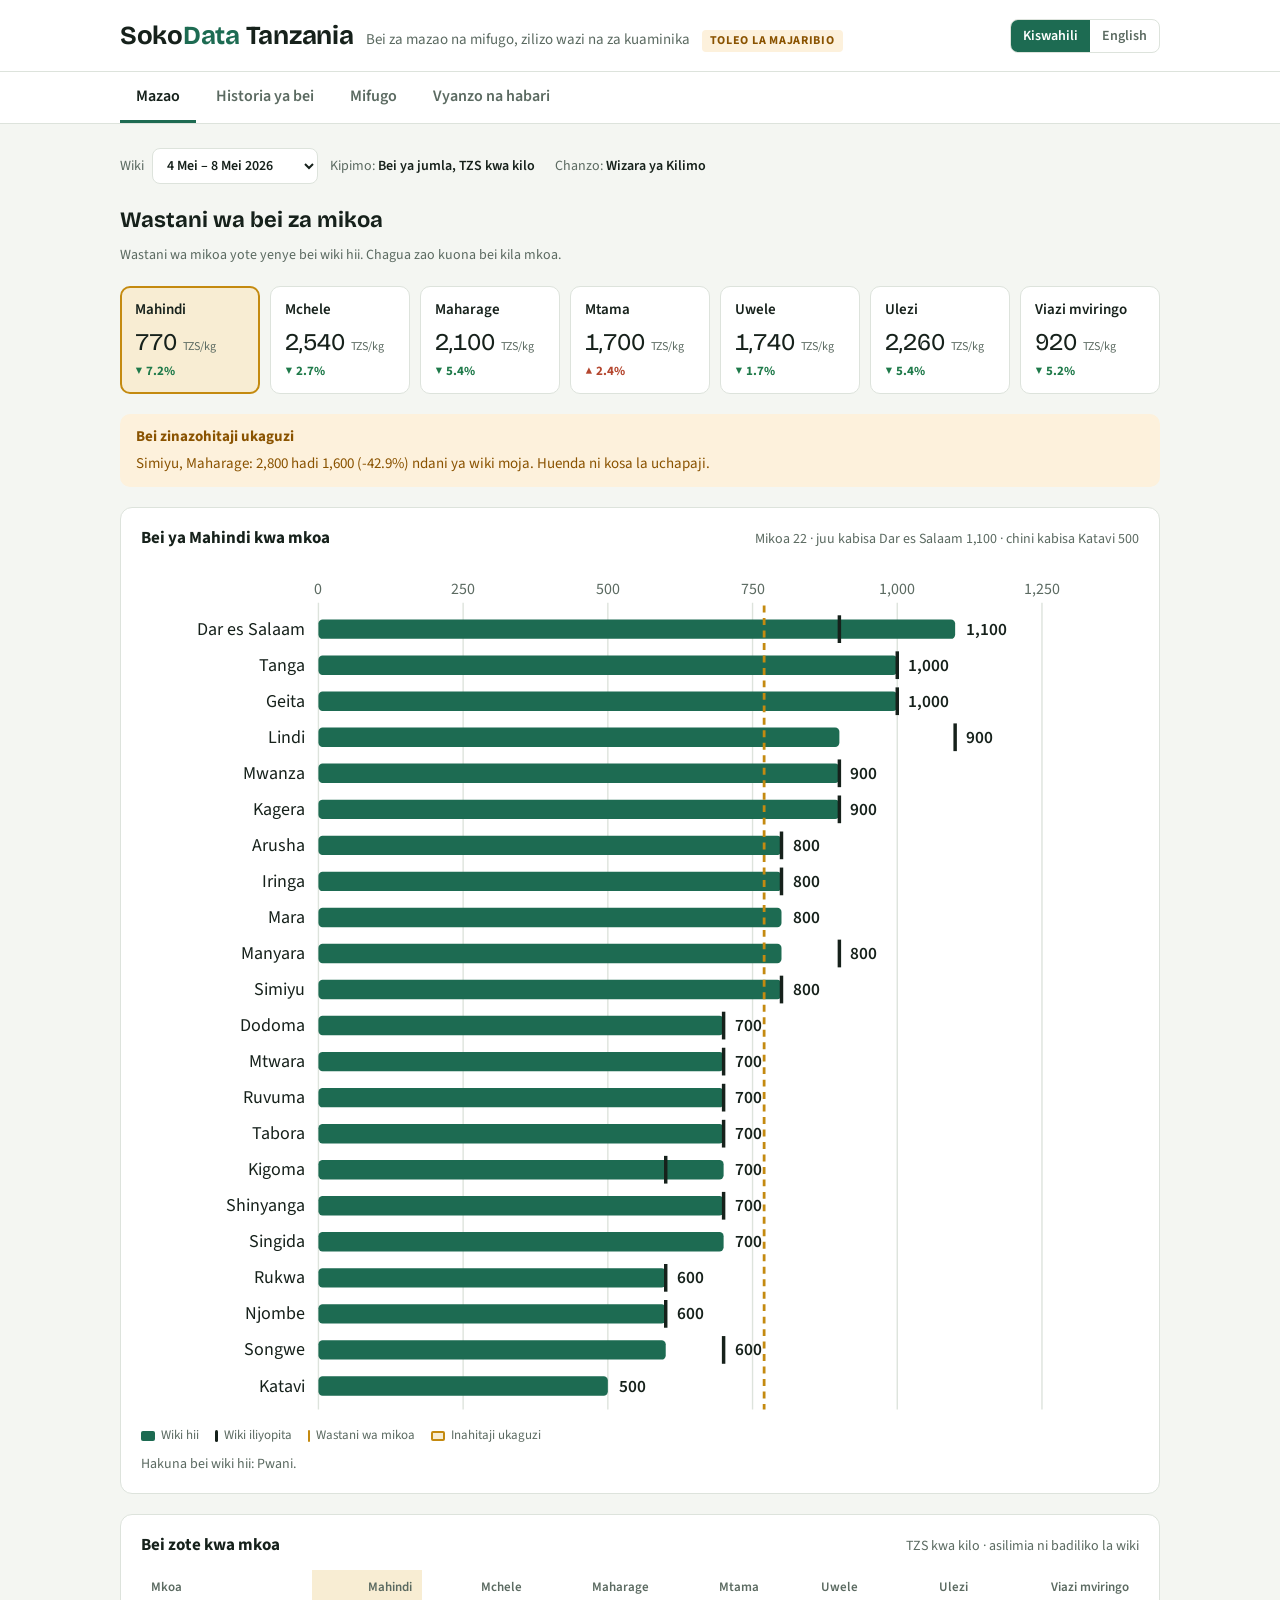
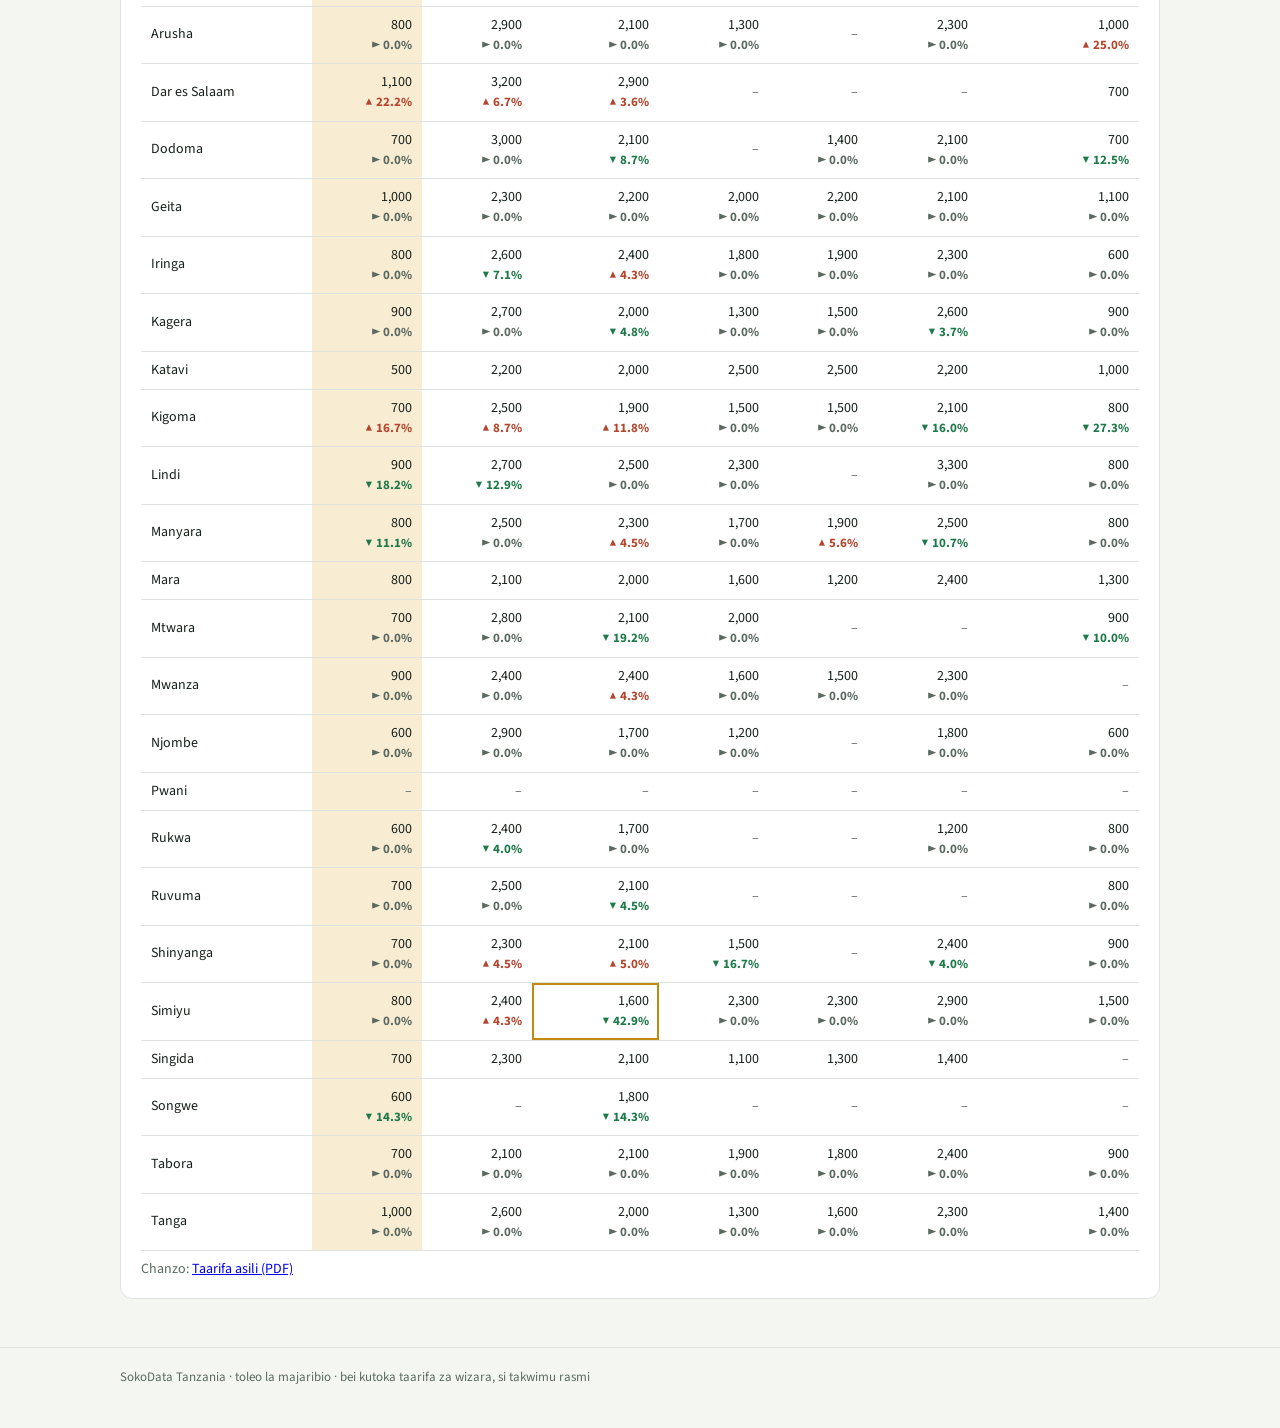
==== website/index.html @ d5ed239b "Add files via upload" ====
<!DOCTYPE html>
<html lang="sw">
<head>
<meta charset="utf-8">
<meta name="viewport" content="width=device-width, initial-scale=1">
<title>SokoData Tanzania</title>
<meta name="description" content="Bei za mazao na mifugo Tanzania: wazi, za kuaminika, kila wiki. Tanzanian crop and livestock prices, open and sourced.">
<link rel="preconnect" href="https://fonts.googleapis.com">
<link rel="preconnect" href="https://fonts.gstatic.com" crossorigin>
<link href="https://fonts.googleapis.com/css2?family=Bricolage+Grotesque:opsz,wght@12..96,600;12..96,700&family=Source+Sans+3:wght@400;600;700&display=swap" rel="stylesheet">
<link rel="stylesheet" href="assets/style.css">
</head>
<body>
<header class="top">
  <div class="wrap">
    <div class="brand">
      <h1>Soko<span>Data</span> Tanzania</h1>
      <p data-i18n="tagline">Bei za mazao na mifugo, zilizo wazi na za kuaminika</p>
      <span class="proto" data-i18n="proto">Toleo la majaribio</span>
    </div>
    <div class="lang" role="group" aria-label="Language">
      <button id="lang-sw" type="button" aria-pressed="true">Kiswahili</button>
      <button id="lang-en" type="button" aria-pressed="false">English</button>
    </div>
  </div>
</header>
<nav class="tabs" aria-label="Sections">
  <div class="wrap">
    <a href="#mazao" data-view="mazao" data-i18n="tabCrops">Mazao</a>
    <a href="#historia" data-view="historia" data-i18n="tabHistory">Historia ya bei</a>
    <a href="#mifugo" data-view="mifugo" data-i18n="tabLive">Mifugo</a>
    <a href="#vyanzo" data-view="vyanzo" data-i18n="tabSources">Vyanzo na habari</a>
  </div>
</nav>
<main class="wrap">
  <section class="view" id="view-mazao">
    <div class="controls">
      <label><span data-i18n="week">Wiki</span> <select id="weekSel"></select></label>
      <span class="meta"><span><span data-i18n="unit">Kipimo</span>: <b data-i18n="unitCrop">Bei ya jumla, TZS kwa kilo</b></span><span><span data-i18n="source">Chanzo</span>: <b>Wizara ya Kilimo</b></span></span>
    </div>
    <div>
      <h2 data-i18n="natTitle">Wastani wa bei za mikoa</h2>
      <p class="missing" data-i18n="natHint">Wastani wa mikoa yote yenye bei wiki hii. Chagua zao kuona bei kila mkoa.</p>
    </div>
    <div class="tiles" id="tiles"></div>
    <div class="alert" id="review" role="note"></div>
    <div class="card">
      <div class="card-head"><h3 id="chartTitle"></h3><p id="chartSub"></p></div>
      <div class="chart" id="cropChart"></div>
      <div class="legend">
        <span><i style="background:var(--accent)"></i><span data-i18n="lgThis">Wiki hii</span></span>
        <span><i style="background:var(--ink);width:3px;height:12px"></i><span data-i18n="lgPrev">Wiki iliyopita</span></span>
        <span><i style="background:var(--gold);width:2px;height:12px"></i><span data-i18n="lgNat">Wastani wa mikoa</span></span>
        <span><i style="background:var(--gold-soft);border:2px solid var(--gold)"></i><span data-i18n="lgFlag">Inahitaji ukaguzi</span></span>
      </div>
      <p class="missing" id="missing"></p>
    </div>
    <div class="card">
      <div class="card-head"><h3 data-i18n="tableTitle">Bei zote kwa mkoa</h3><p data-i18n="tableSub">TZS kwa kilo · asilimia ni badiliko la wiki</p></div>
      <div class="tablewrap"><table id="cropTable"></table></div>
      <p class="missing" id="cropSource"></p>
    </div>
  </section>

  <section class="view" id="view-historia">
    <h2 data-i18n="histTitle">Mwenendo wa bei kwa muda</h2>
    <div class="controls">
      <label><span data-i18n="crop">Zao</span> <select id="histCrop"></select></label>
      <label><span data-i18n="region">Mkoa</span> <select id="histRegion"></select></label>
    </div>
    <div class="card">
      <div class="card-head"><h3 id="histChartTitle"></h3><p id="histSub"></p></div>
      <div class="chart" id="histChart"></div>
    </div>
  </section>

  <section class="view" id="view-mifugo">
    <div class="controls">
      <label><span data-i18n="week">Wiki</span> <select id="liveWeekSel"></select></label>
      <span class="meta"><span><span data-i18n="unit">Kipimo</span>: <b data-i18n="unitLive">TZS kwa mnyama mmoja (bei ya chini na ya juu)</b></span><span><span data-i18n="source">Chanzo</span>: <b>Wizara ya Mifugo na Uvuvi</b></span></span>
    </div>
    <h2 data-i18n="liveTitle">Bei za mifugo kwenye minada ya upili na mipakani</h2>
    <div class="chips" id="animalChips" role="group" aria-label="Animal"></div>
    <div class="card">
      <div class="card-head"><h3 id="liveChartTitle"></h3><p data-i18n="liveSub">Kila mstari ni bei ya chini hadi ya juu; uzito uko kulia</p></div>
      <div class="chart" id="liveChart"></div>
    </div>
    <div class="alert" role="note"><strong data-i18n="liveNoteH">Kumbuka</strong><span data-i18n="liveNote"></span></div>
  </section>

  <section class="view" id="view-vyanzo">
    <div class="card prose">
      <h2 data-i18n="aboutTitle">Kuhusu data hii</h2>
      <div data-i18n-html="aboutBody"></div>
      <div id="coverage"></div>
    </div>
    <div class="card">
      <div class="card-head"><h3 data-i18n="newsTitle">Bei zilizoripotiwa kwenye magazeti</h3><p data-i18n="newsSub">Chanzo cha pili: kila takwimu ina kiungo chake</p></div>
      <div class="tablewrap" id="newsBox"></div>
    </div>
  </section>
</main>
<footer><div class="wrap" data-i18n="foot"></div></footer>
<script src="assets/app.js"></script>
</body>
</html>
---- website/assets/style.css ----
/* Layout: a market board. Header, tabs, then summary tiles before detail; one accent (deep field green), maize gold for the selected crop, semantic colours for change. */
:root {
  --bg: #f4f6f2;
  --surface: #ffffff;
  --ink: #16211b;
  --muted: #5b6a61;
  --line: #dde3dc;
  --accent: #1d6b52;
  --accent-soft: #e3efe9;
  --gold: #c48a10;
  --gold-soft: #f8edd3;
  --up: #b4462e;
  --down: #1f7a4a;
  --warn-bg: #fdf1dc;
  --warn-ink: #8a5300;
  --font-display: "Bricolage Grotesque", "Segoe UI", system-ui, sans-serif;
  --font-body: "Source Sans 3", "Segoe UI", system-ui, sans-serif;
  color-scheme: light;
}
@media (prefers-color-scheme: dark) {
  :root:not([data-theme="light"]) {
    --bg: #111814; --surface: #18221c; --ink: #e7eee9; --muted: #9caba2;
    --line: #2a3830; --accent: #5cc29b; --accent-soft: #1d3329; --gold: #e2ad3f; --gold-soft: #3a3018;
    --up: #f08a70; --down: #6fd39a; --warn-bg: #3a2c12; --warn-ink: #f2c06a; color-scheme: dark;
  }
}
:root[data-theme="dark"] {
  --bg: #111814; --surface: #18221c; --ink: #e7eee9; --muted: #9caba2;
  --line: #2a3830; --accent: #5cc29b; --accent-soft: #1d3329; --gold: #e2ad3f; --gold-soft: #3a3018;
  --up: #f08a70; --down: #6fd39a; --warn-bg: #3a2c12; --warn-ink: #f2c06a; color-scheme: dark;
}
* { box-sizing: border-box; }
html, body { margin: 0; }
body { background: var(--bg); color: var(--ink); font-family: var(--font-body); font-size: 16px; line-height: 1.5; }
.wrap { max-width: 1080px; margin: 0 auto; padding: 0 20px; }
header.top { background: var(--surface); border-bottom: 1px solid var(--line); }
.top .wrap { display: flex; align-items: center; justify-content: space-between; gap: 16px; padding-top: 16px; padding-bottom: 16px; flex-wrap: wrap; }
.brand { display: flex; align-items: baseline; gap: 12px; flex-wrap: wrap; }
.brand h1 { font-family: var(--font-display); font-size: 26px; margin: 0; letter-spacing: -0.01em; }
.brand h1 span { color: var(--accent); }
.brand p { margin: 0; color: var(--muted); font-size: 15px; }
.proto { font-size: 12px; font-weight: 700; text-transform: uppercase; letter-spacing: .06em; color: var(--warn-ink); background: var(--warn-bg); padding: 2px 8px; border-radius: 4px; }
.lang { display: flex; border: 1px solid var(--line); border-radius: 8px; overflow: hidden; }
.lang button { border: 0; background: transparent; color: var(--muted); padding: 6px 12px; font: 600 14px var(--font-body); cursor: pointer; }
.lang button[aria-pressed="true"] { background: var(--accent); color: #fff; }
nav.tabs { border-bottom: 1px solid var(--line); background: var(--surface); }
nav.tabs .wrap { display: flex; gap: 4px; overflow-x: auto; }
nav.tabs a { padding: 12px 16px; color: var(--muted); text-decoration: none; font-weight: 600; border-bottom: 3px solid transparent; white-space: nowrap; }
nav.tabs a[aria-current="page"] { color: var(--ink); border-bottom-color: var(--accent); }
button:focus-visible, a:focus-visible, select:focus-visible { outline: 3px solid var(--gold); outline-offset: 2px; }
main.wrap { padding-top: 24px; padding-bottom: 48px; }
section.view { display: none; }
section.view.on { display: grid; gap: 20px; }
.meta { display: flex; flex-wrap: wrap; gap: 8px 20px; color: var(--muted); font-size: 14px; }
.meta b { color: var(--ink); font-weight: 600; }
h2 { font-family: var(--font-display); font-size: 22px; margin: 0; text-wrap: balance; }
h3 { font-size: 17px; margin: 0 0 4px; }
.tiles { display: grid; grid-template-columns: repeat(auto-fill, minmax(132px, 1fr)); gap: 10px; }
.tile { background: var(--surface); border: 1px solid var(--line); border-radius: 10px; padding: 12px 14px; text-align: left; cursor: pointer; font: inherit; color: inherit; display: grid; gap: 2px; }
.tile:hover { border-color: var(--accent); }
.tile[aria-pressed="true"] { border: 2px solid var(--gold); background: var(--gold-soft); padding: 11px 13px; }
.tile .name { font-weight: 600; font-size: 15px; }
.tile .price { font-family: var(--font-display); font-size: 24px; font-variant-numeric: tabular-nums; }
.tile .price small { font-family: var(--font-body); font-size: 12px; color: var(--muted); font-weight: 400; }
.chg { font-size: 13px; font-weight: 700; font-variant-numeric: tabular-nums; }
.chg.up { color: var(--up); } .chg.down { color: var(--down); } .chg.flat { color: var(--muted); }
.card { background: var(--surface); border: 1px solid var(--line); border-radius: 12px; padding: 18px 20px; }
.card-head { display: flex; justify-content: space-between; gap: 12px; align-items: baseline; flex-wrap: wrap; margin-bottom: 8px; }
.card-head p { margin: 0; color: var(--muted); font-size: 14px; }
.chart { width: 100%; overflow-x: auto; }
.chart svg { display: block; width: 100%; min-width: 520px; height: auto; font-family: var(--font-body); }
.legend { display: flex; gap: 16px; flex-wrap: wrap; font-size: 13px; color: var(--muted); margin-top: 6px; }
.legend i { display: inline-block; width: 14px; height: 10px; border-radius: 2px; margin-right: 6px; vertical-align: middle; }
.alert { background: var(--warn-bg); color: var(--warn-ink); border-radius: 10px; padding: 12px 16px; font-size: 15px; display: grid; gap: 4px; }
.alert strong { font-weight: 700; }
.missing { font-size: 14px; color: var(--muted); margin: 8px 0 0; }
.tablewrap { overflow-x: auto; }
table { border-collapse: collapse; width: 100%; font-size: 14px; font-variant-numeric: tabular-nums; }
th, td { padding: 8px 10px; border-bottom: 1px solid var(--line); text-align: right; white-space: nowrap; }
th:first-child, td:first-child { text-align: left; position: sticky; left: 0; background: var(--surface); }
thead th { color: var(--muted); font-weight: 600; font-size: 13px; }
th.sel, td.sel { background: var(--gold-soft); }
td small { display: block; font-size: 11.5px; font-weight: 700; }
td.na { color: var(--muted); }
td.flag { box-shadow: inset 0 0 0 2px var(--gold); }
.chips { display: flex; gap: 8px; flex-wrap: wrap; }
.chips button { border: 1px solid var(--line); background: var(--surface); color: var(--ink); border-radius: 999px; padding: 6px 14px; font: 600 14px var(--font-body); cursor: pointer; }
.chips button[aria-pressed="true"] { background: var(--accent); border-color: var(--accent); color: #fff; }
.prose { max-width: 68ch; display: grid; gap: 12px; }
.prose p, .prose ul { margin: 0; }
.prose li { margin-bottom: 4px; }
footer { color: var(--muted); font-size: 13px; padding: 20px 0 40px; border-top: 1px solid var(--line); }
@media (max-width: 480px) { .brand h1 { font-size: 22px; } .card { padding: 14px; } }
@media (prefers-reduced-motion: reduce) { * { transition: none !important; } }

select { font: 600 14px var(--font-body); padding: 6px 10px; border: 1px solid var(--line); border-radius: 8px; background: var(--surface); color: var(--ink); }
.controls { display: flex; gap: 12px; flex-wrap: wrap; align-items: center; }
.controls label { font-size: 14px; color: var(--muted); display: flex; gap: 8px; align-items: center; }
.empty { color: var(--muted); font-size: 15px; padding: 24px 0; text-align: center; }
.src-list { display: grid; gap: 8px; font-size: 14px; }
.src-list a { color: var(--accent); word-break: break-all; }
table.news th, table.news td { white-space: normal; text-align: left; position: static; }
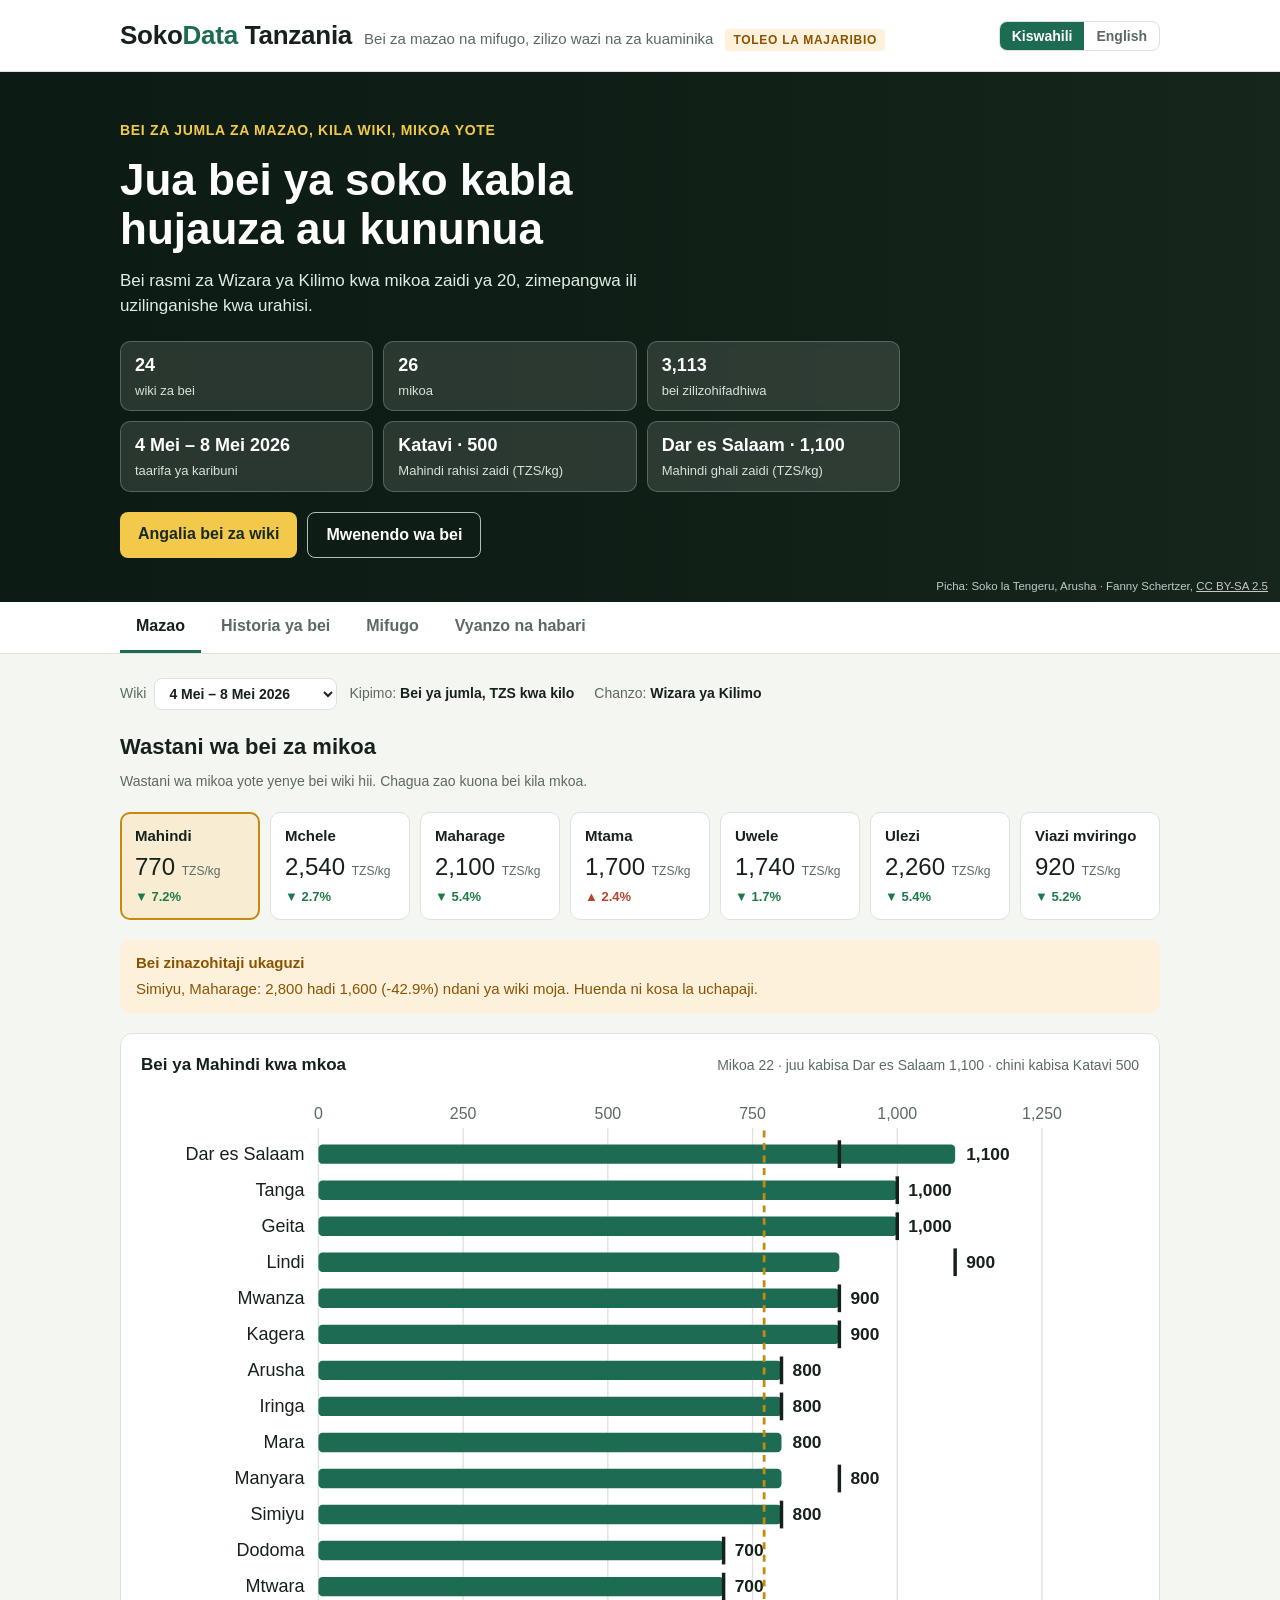
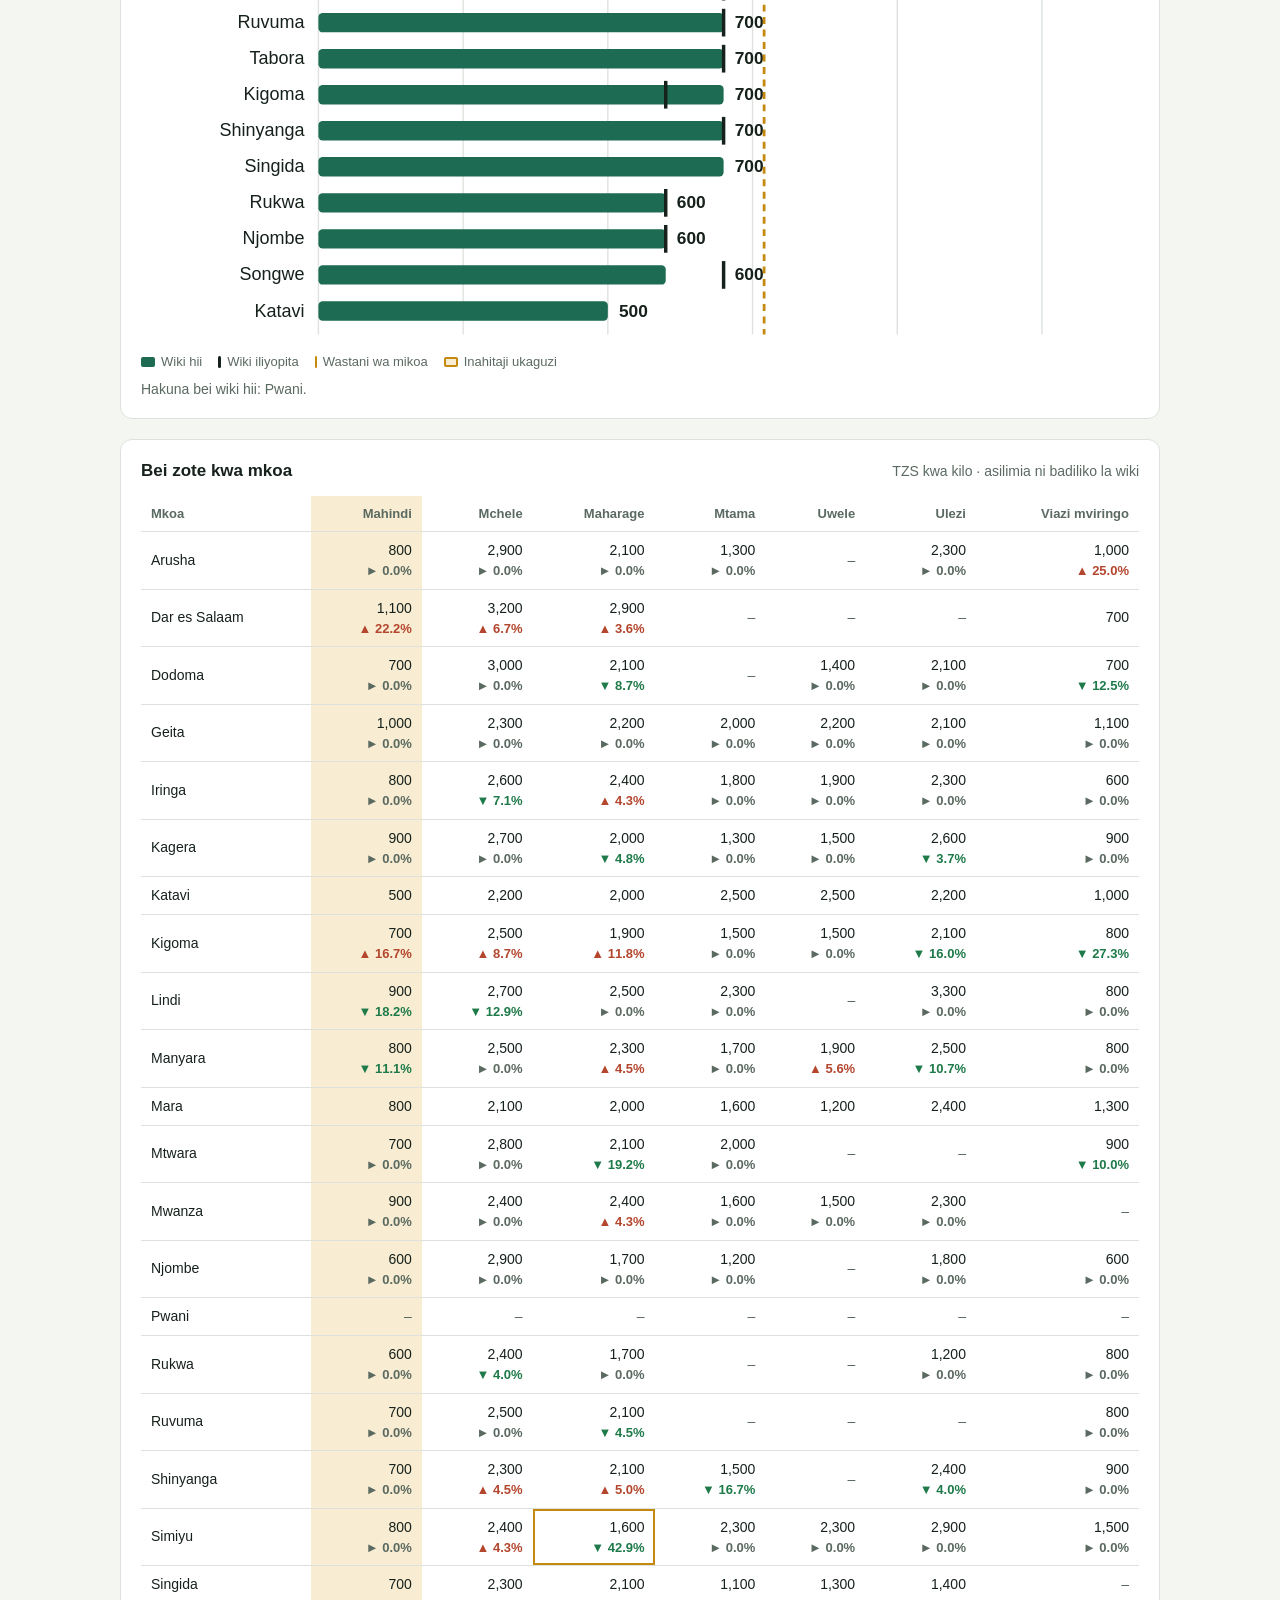
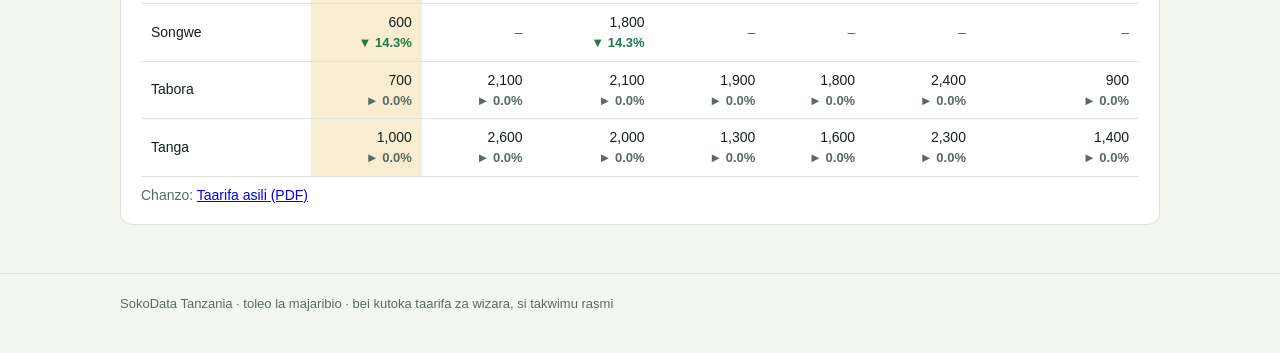
==== commit 3cc7ab96: "Add files via upload" ====
--- a/website/index.html
+++ b/website/index.html
@@ -5,9 +5,6 @@
 <meta name="viewport" content="width=device-width, initial-scale=1">
 <title>SokoData Tanzania</title>
 <meta name="description" content="Bei za mazao na mifugo Tanzania: wazi, za kuaminika, kila wiki. Tanzanian crop and livestock prices, open and sourced.">
-<link rel="preconnect" href="https://fonts.googleapis.com">
-<link rel="preconnect" href="https://fonts.gstatic.com" crossorigin>
-<link href="https://fonts.googleapis.com/css2?family=Bricolage+Grotesque:opsz,wght@12..96,600;12..96,700&family=Source+Sans+3:wght@400;600;700&display=swap" rel="stylesheet">
 <link rel="stylesheet" href="assets/style.css">
 </head>
 <body>
@@ -24,6 +21,16 @@
     </div>
   </div>
 </header>
+<section class="hero" aria-label="SokoData">
+  <div class="wrap hero-in">
+    <p class="kicker" data-i18n="heroKicker">Bei za jumla za mazao, kila wiki, mikoa yote</p>
+    <h2 class="hero-title" data-i18n="heroTitle">Jua bei ya soko kabla hujauza au kununua</h2>
+    <p class="hero-sub" data-i18n="heroSub">Bei rasmi za Wizara ya Kilimo kwa mikoa zaidi ya 20, zimepangwa ili uzilinganishe kwa urahisi.</p>
+    <div class="hero-stats" id="heroStats"></div>
+    <div class="hero-cta"><a class="btn" href="#mazao" data-i18n="ctaPrices">Angalia bei za wiki</a><a class="btn ghost" href="#historia" data-i18n="ctaHistory">Mwenendo wa bei</a></div>
+  </div>
+  <p class="credit hero-credit">Picha: Soko la Tengeru, Arusha · Fanny Schertzer, <a href="https://commons.wikimedia.org/wiki/File:Tengeru_market.jpg" rel="noopener">CC BY-SA 2.5</a></p>
+</section>
 <nav class="tabs" aria-label="Sections">
   <div class="wrap">
     <a href="#mazao" data-view="mazao" data-i18n="tabCrops">Mazao</a>
@@ -79,6 +86,7 @@
       <label><span data-i18n="week">Wiki</span> <select id="liveWeekSel"></select></label>
       <span class="meta"><span><span data-i18n="unit">Kipimo</span>: <b data-i18n="unitLive">TZS kwa mnyama mmoja (bei ya chini na ya juu)</b></span><span><span data-i18n="source">Chanzo</span>: <b>Wizara ya Mifugo na Uvuvi</b></span></span>
     </div>
+    <figure class="banner"><img src="https://commons.wikimedia.org/wiki/Special:FilePath/Maasai_man_with_cattle.jpg?width=1600" alt="" loading="lazy"><figcaption class="credit">Picha: Muhammad Mahdi Karim, <a href="https://commons.wikimedia.org/wiki/File:Maasai_man_with_cattle.jpg" rel="noopener">GFDL 1.2</a></figcaption></figure>
     <h2 data-i18n="liveTitle">Bei za mifugo kwenye minada ya upili na mipakani</h2>
     <div class="chips" id="animalChips" role="group" aria-label="Animal"></div>
     <div class="card">
@@ -89,10 +97,13 @@
   </section>
 
   <section class="view" id="view-vyanzo">
+    <div class="about-grid">
+    <figure class="photo"><img src="https://commons.wikimedia.org/wiki/Special:FilePath/Flickr_-_usaid.africa_-_Maza_Wanawake_Kwanza_Growers_Association.jpg?width=1000" alt="" loading="lazy"><figcaption class="credit">Kikundi cha wakulima Wanawake Kwanza, Maza, Morogoro · USAID, <a href="https://commons.wikimedia.org/wiki/File:Flickr_-_usaid.africa_-_Maza_Wanawake_Kwanza_Growers_Association.jpg" rel="noopener">public domain</a></figcaption></figure>
     <div class="card prose">
       <h2 data-i18n="aboutTitle">Kuhusu data hii</h2>
       <div data-i18n-html="aboutBody"></div>
       <div id="coverage"></div>
+    </div>
     </div>
     <div class="card">
       <div class="card-head"><h3 data-i18n="newsTitle">Bei zilizoripotiwa kwenye magazeti</h3><p data-i18n="newsSub">Chanzo cha pili: kila takwimu ina kiungo chake</p></div>
@@ -102,5 +113,23 @@
 </main>
 <footer><div class="wrap" data-i18n="foot"></div></footer>
 <script src="assets/app.js"></script>
+<script>
+/* Hero text and live numbers. Kept here so app.js stays unchanged. */
+Object.assign(T.sw, { heroKicker: "Bei za jumla za mazao, kila wiki, mikoa yote", heroTitle: "Jua bei ya soko kabla hujauza au kununua", heroSub: "Bei rasmi za Wizara ya Kilimo kwa mikoa zaidi ya 20, zimepangwa ili uzilinganishe kwa urahisi.", ctaPrices: "Angalia bei za wiki", ctaHistory: "Mwenendo wa bei", sWeeks: "wiki za bei", sRegions: "mikoa", sRows: "bei zilizohifadhiwa", sLatest: "taarifa ya karibuni", sCheap: "Mahindi rahisi zaidi", sDear: "Mahindi ghali zaidi" });
+Object.assign(T.en, { heroKicker: "Wholesale crop prices, every week, every region", heroTitle: "Know the market price before you sell or buy", heroSub: "Official Ministry of Agriculture prices for more than 20 regions, organised so you can compare them easily.", ctaPrices: "See this week's prices", ctaHistory: "Price trends", sWeeks: "weeks of prices", sRegions: "regions", sRows: "prices on record", sLatest: "latest report", sCheap: "Cheapest maize", sDear: "Most expensive maize" });
+function heroStats() {
+  const t = T[S.lang], m = D.meta || {}, weeks = m.crop_weeks || [];
+  if (!weeks.length) return;
+  const last = weeks[weeks.length - 1], rows = D.crops.filter(r => r.week_start === last && r.crop === "mahindi" && r.price != null).sort((a, b) => a.price - b.price);
+  const regions = new Set(D.crops.map(r => r.region)).size, end = (D.crops.find(r => r.week_start === last) || {}).week_end || last;
+  const box = (n, l) => `<div class="stat"><b>${n}</b><span>${l}</span></div>`;
+  let s = box(weeks.length, t.sWeeks) + box(regions, t.sRegions) + box(fmt(D.crops.length), t.sRows) + box(weekLabel(last, end), t.sLatest);
+  if (rows.length) s += box(`${esc(rows[0].region)} · ${fmt(rows[0].price)}`, t.sCheap + " (TZS/kg)") + box(`${esc(rows[rows.length - 1].region)} · ${fmt(rows[rows.length - 1].price)}`, t.sDear + " (TZS/kg)");
+  $("heroStats").innerHTML = s;
+}
+const _renderAll = renderAll;
+renderAll = function () { _renderAll(); heroStats(); };
+applyText();
+</script>
 </body>
 </html>
--- a/website/assets/style.css
+++ b/website/assets/style.css
@@ -13,8 +13,8 @@
   --down: #1f7a4a;
   --warn-bg: #fdf1dc;
   --warn-ink: #8a5300;
-  --font-display: "Bricolage Grotesque", "Segoe UI", system-ui, sans-serif;
-  --font-body: "Source Sans 3", "Segoe UI", system-ui, sans-serif;
+  --font-display: "Segoe UI", Roboto, "Helvetica Neue", Arial, sans-serif;
+  --font-body: "Segoe UI", Roboto, "Helvetica Neue", Arial, sans-serif;
   color-scheme: light;
 }
 @media (prefers-color-scheme: dark) {
@@ -100,3 +100,31 @@
 .src-list { display: grid; gap: 8px; font-size: 14px; }
 .src-list a { color: var(--accent); word-break: break-all; }
 table.news th, table.news td { white-space: normal; text-align: left; position: static; }
+
+/* Photo hero and imagery */
+.hero { position: relative; color: #fff; background: #1b2a20 url("https://commons.wikimedia.org/wiki/Special:FilePath/Tengeru_market.jpg?width=1800") center 40% / cover no-repeat; }
+.hero::before { content: ""; position: absolute; inset: 0; background: linear-gradient(90deg, rgba(10,25,17,.88) 0%, rgba(10,25,17,.7) 45%, rgba(10,25,17,.25) 100%); }
+.hero-in { position: relative; padding-top: 48px; padding-bottom: 44px; display: grid; gap: 14px; }
+.kicker { margin: 0; font-size: 14px; font-weight: 700; letter-spacing: .05em; text-transform: uppercase; color: #f3c94b; }
+.hero-title { font-size: clamp(28px, 4.4vw, 44px); line-height: 1.12; font-weight: 700; max-width: 22ch; color: #fff; }
+.hero-sub { margin: 0; font-size: 17px; max-width: 56ch; color: #e4ece6; }
+.hero-stats { display: grid; grid-template-columns: repeat(3, minmax(0, 1fr)); gap: 10px; max-width: 780px; margin-top: 8px; }
+@media (max-width: 600px) { .hero-stats { grid-template-columns: repeat(2, minmax(0, 1fr)); } }
+.stat { background: rgba(255,255,255,.12); border: 1px solid rgba(255,255,255,.22); border-radius: 10px; padding: 10px 14px; display: grid; gap: 2px; backdrop-filter: blur(3px); }
+.stat b { font-size: 18px; font-variant-numeric: tabular-nums; color: #fff; }
+.stat span { font-size: 13px; color: #d6e2da; }
+.hero-cta { display: flex; gap: 10px; flex-wrap: wrap; margin-top: 6px; }
+.btn { display: inline-block; padding: 10px 18px; border-radius: 8px; background: #f3c94b; color: #1b2a20; font-weight: 700; text-decoration: none; }
+.btn.ghost { background: transparent; color: #fff; border: 1px solid rgba(255,255,255,.7); }
+.btn:hover { filter: brightness(1.05); }
+.credit { font-size: 11.5px; color: var(--muted); margin: 6px 0 0; }
+.credit a { color: inherit; }
+.hero-credit { position: absolute; right: 12px; bottom: 6px; margin: 0; color: rgba(255,255,255,.75); }
+.banner { margin: 0; border-radius: 12px; overflow: hidden; }
+.banner img { display: block; width: 100%; height: 180px; object-fit: cover; object-position: center 35%; }
+.banner .credit { padding: 0 2px; }
+.about-grid { display: grid; grid-template-columns: minmax(0, 1fr) minmax(0, 1.2fr); gap: 20px; align-items: start; }
+.photo { margin: 0; }
+.photo img { display: block; width: 100%; border-radius: 12px; aspect-ratio: 4 / 3; object-fit: cover; }
+@media (max-width: 760px) { .about-grid { grid-template-columns: 1fr; } .hero-credit { position: static; padding: 0 20px 8px; } .hero-in { padding-top: 32px; } }
+nav.tabs { position: sticky; top: 0; z-index: 5; }
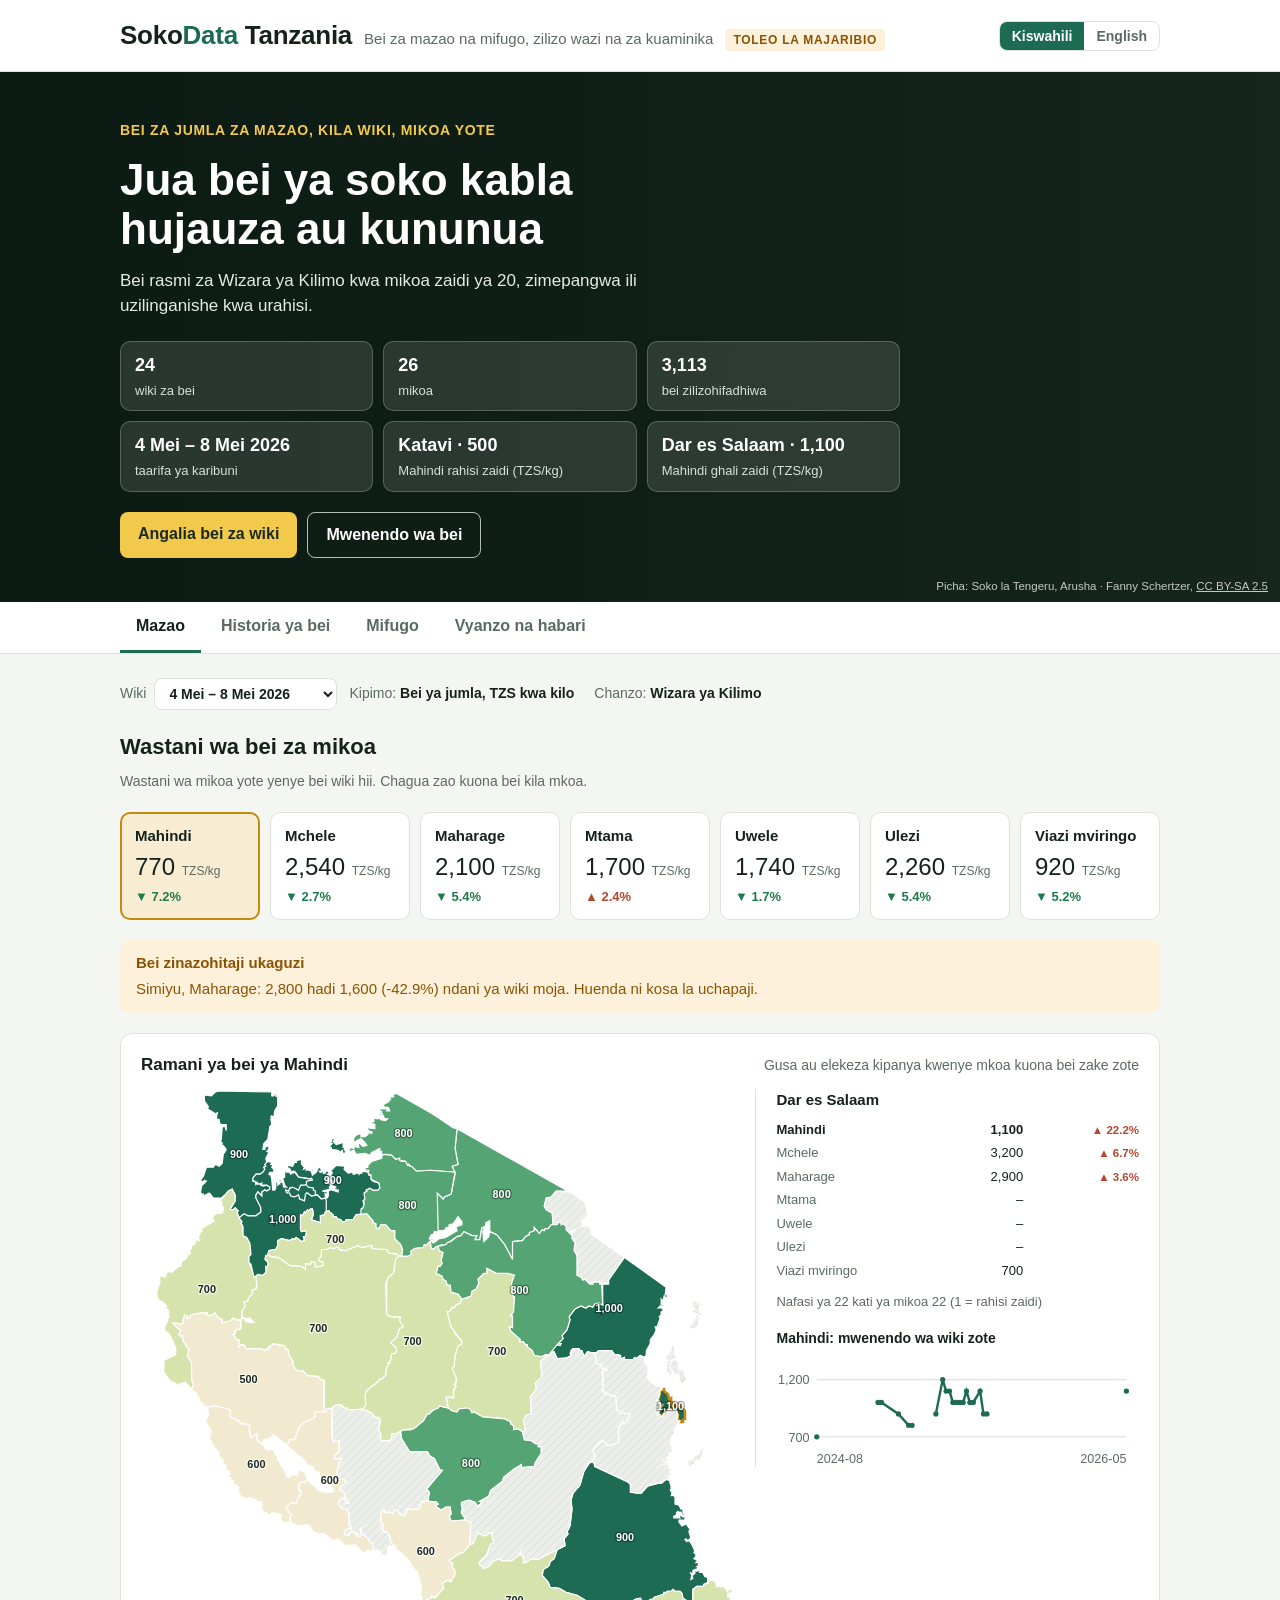
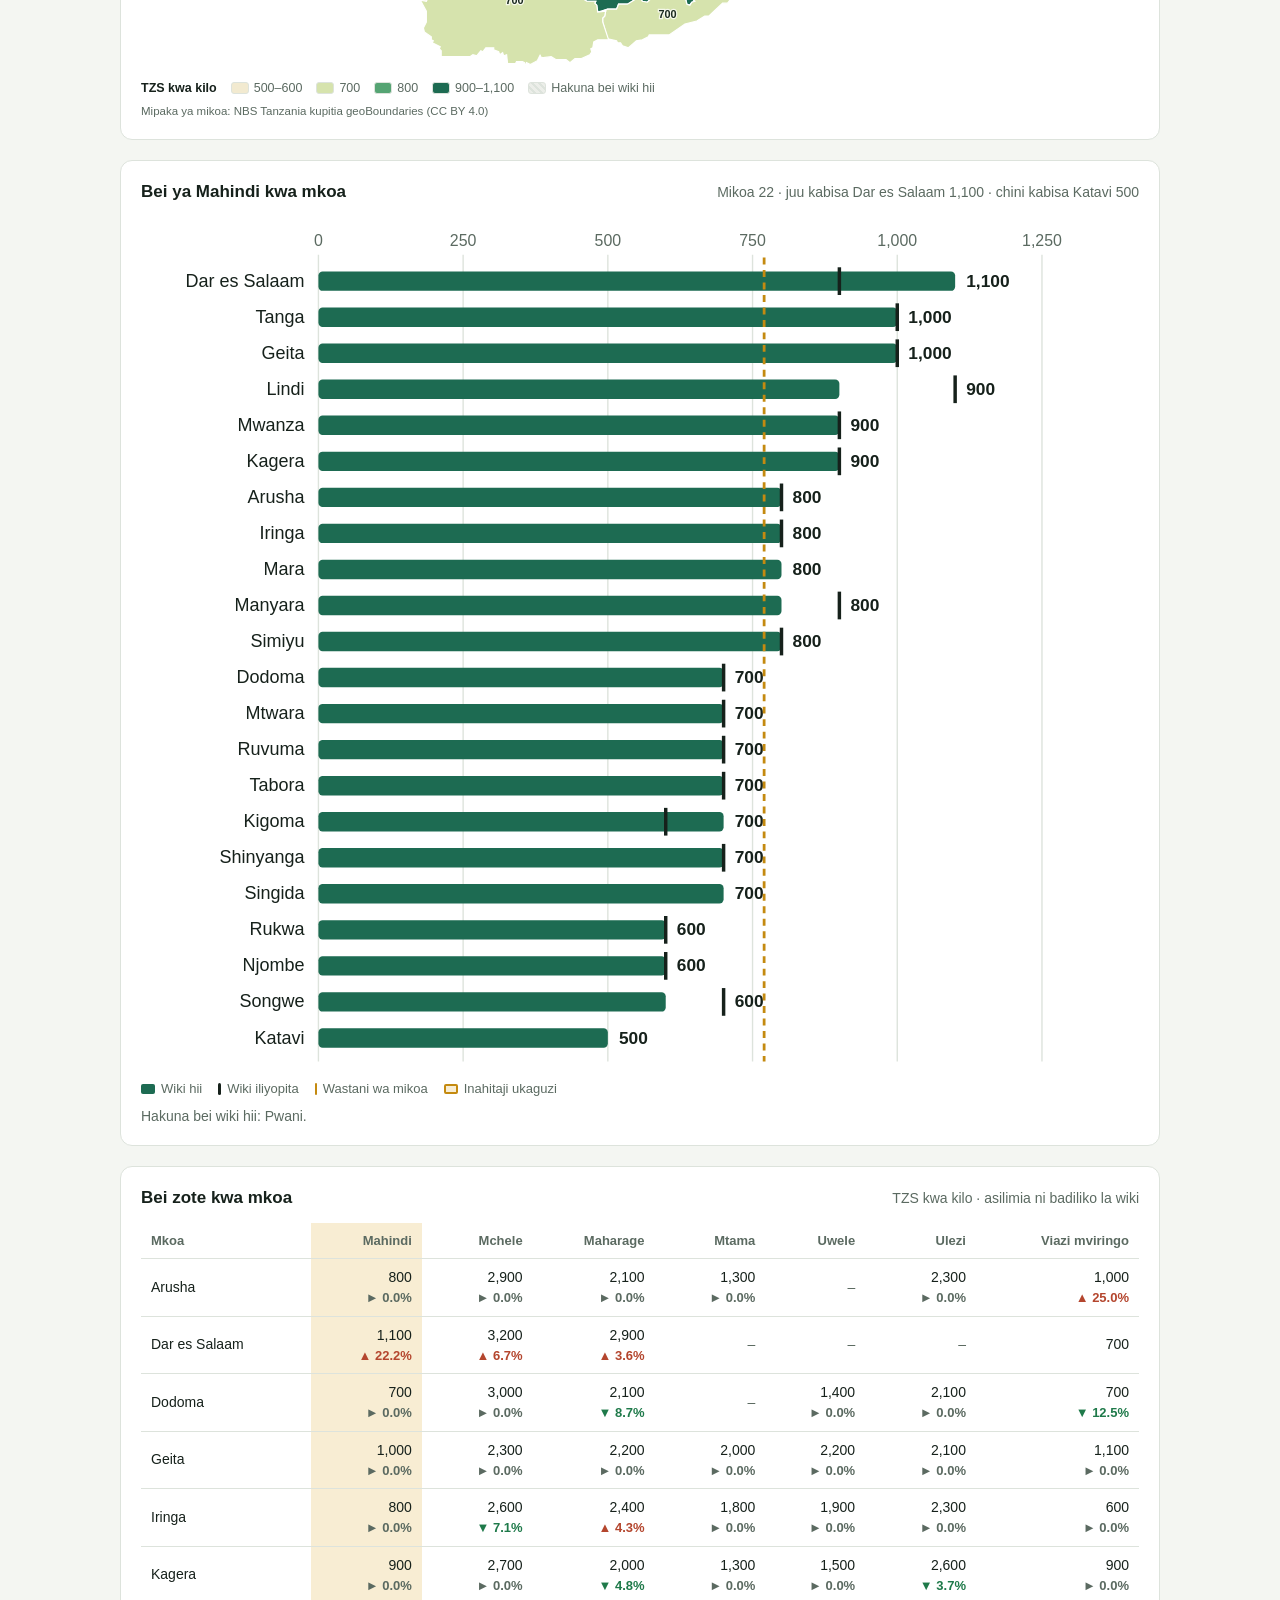
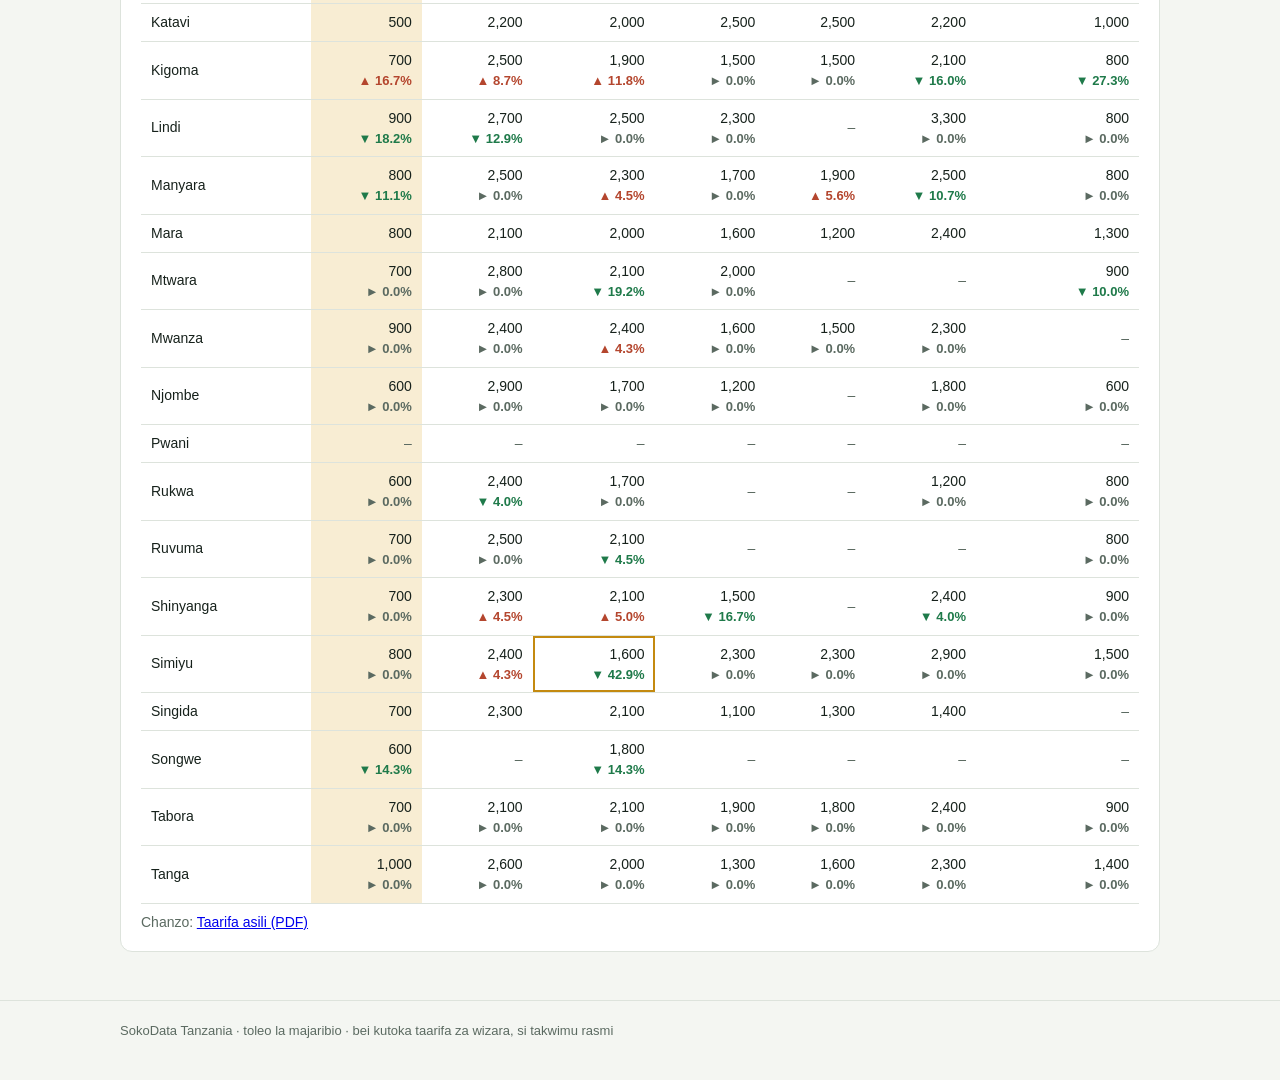
==== commit 6fd4c0b9: "Add files via upload" ====
--- a/website/index.html
+++ b/website/index.html
@@ -51,6 +51,15 @@
     </div>
     <div class="tiles" id="tiles"></div>
     <div class="alert" id="review" role="note"></div>
+    <div class="card" id="mapSection">
+      <div class="card-head"><h3 id="mapTitle"></h3><p data-i18n="mapSub">Gusa au elekeza kipanya kwenye mkoa kuona bei zake zote</p></div>
+      <div class="map-grid">
+        <div class="map-wrap" id="mapWrap"><div id="mapSvg"></div><div class="map-tip" id="mapTip" hidden></div></div>
+        <aside class="map-panel" id="mapPanel" aria-live="polite"></aside>
+      </div>
+      <div class="map-legend" id="mapLegend"></div>
+      <p class="credit" id="mapCredit"></p>
+    </div>
     <div class="card">
       <div class="card-head"><h3 id="chartTitle"></h3><p id="chartSub"></p></div>
       <div class="chart" id="cropChart"></div>
@@ -131,5 +140,6 @@
 renderAll = function () { _renderAll(); heroStats(); };
 applyText();
 </script>
+<script src="assets/map.js"></script>
 </body>
 </html>
--- a/website/assets/style.css
+++ b/website/assets/style.css
@@ -13,6 +13,7 @@
   --down: #1f7a4a;
   --warn-bg: #fdf1dc;
   --warn-ink: #8a5300;
+  --map-empty: #eceee9;
   --font-display: "Segoe UI", Roboto, "Helvetica Neue", Arial, sans-serif;
   --font-body: "Segoe UI", Roboto, "Helvetica Neue", Arial, sans-serif;
   color-scheme: light;
@@ -21,13 +22,13 @@
   :root:not([data-theme="light"]) {
     --bg: #111814; --surface: #18221c; --ink: #e7eee9; --muted: #9caba2;
     --line: #2a3830; --accent: #5cc29b; --accent-soft: #1d3329; --gold: #e2ad3f; --gold-soft: #3a3018;
-    --up: #f08a70; --down: #6fd39a; --warn-bg: #3a2c12; --warn-ink: #f2c06a; color-scheme: dark;
+    --up: #f08a70; --down: #6fd39a; --warn-bg: #3a2c12; --warn-ink: #f2c06a; --map-empty: #232e27; color-scheme: dark;
   }
 }
 :root[data-theme="dark"] {
   --bg: #111814; --surface: #18221c; --ink: #e7eee9; --muted: #9caba2;
   --line: #2a3830; --accent: #5cc29b; --accent-soft: #1d3329; --gold: #e2ad3f; --gold-soft: #3a3018;
-  --up: #f08a70; --down: #6fd39a; --warn-bg: #3a2c12; --warn-ink: #f2c06a; color-scheme: dark;
+  --up: #f08a70; --down: #6fd39a; --warn-bg: #3a2c12; --warn-ink: #f2c06a; --map-empty: #232e27; color-scheme: dark;
 }
 * { box-sizing: border-box; }
 html, body { margin: 0; }
@@ -128,3 +129,37 @@
 .photo img { display: block; width: 100%; border-radius: 12px; aspect-ratio: 4 / 3; object-fit: cover; }
 @media (max-width: 760px) { .about-grid { grid-template-columns: 1fr; } .hero-credit { position: static; padding: 0 20px 8px; } .hero-in { padding-top: 32px; } }
 nav.tabs { position: sticky; top: 0; z-index: 5; }
+
+/* Price map */
+.map-grid { display: grid; grid-template-columns: minmax(0, 1.55fr) minmax(240px, 1fr); gap: 20px; align-items: start; }
+.map-wrap { position: relative; }
+#mapSvg svg { display: block; width: 100%; height: auto; }
+path.reg { stroke: var(--surface); stroke-width: 1.2; cursor: pointer; transition: opacity .15s; outline: none; }
+path.reg:hover, path.reg:focus-visible { stroke: var(--ink); stroke-width: 2; }
+path.reg.on { stroke: #c48a10; stroke-width: 2.6; }
+#mapRegions:hover path.reg:not(:hover) { opacity: .82; }
+.mlab { font: 700 11px var(--font-body); fill: #1b2a20; pointer-events: none; paint-order: stroke; stroke: rgba(255,255,255,.75); stroke-width: 2.5px; }
+.mlab.light { fill: #fff; stroke: rgba(0,0,0,.35); }
+.map-tip { position: absolute; z-index: 3; min-width: 190px; max-width: 240px; background: var(--surface); border: 1px solid var(--line); border-radius: 10px; padding: 10px 12px; box-shadow: 0 6px 22px rgba(0,0,0,.16); pointer-events: none; font-size: 13px; display: grid; gap: 4px; }
+.map-tip[hidden] { display: none; }
+.map-tip b, .pcard b { font-size: 15px; }
+.tt { width: 100%; border-collapse: collapse; font-size: 13px; }
+.tt td { padding: 2px 0; border: 0; white-space: nowrap; position: static; background: none; text-align: right; }
+.tt td:first-child { text-align: left; color: var(--muted); }
+.tt tr.sel td { font-weight: 700; color: var(--ink); }
+.tt .chg { font-size: 11.5px; margin-left: 6px; }
+.tz { color: var(--muted); font-size: 13px; }
+.map-panel { border-left: 1px solid var(--line); padding-left: 20px; display: grid; gap: 10px; align-content: start; min-height: 200px; }
+.pcard { display: grid; gap: 6px; }
+.pick { color: var(--muted); margin: 0; }
+.rank { margin: 0; font-size: 13px; color: var(--muted); }
+.map-panel h4 { margin: 6px 0 0; font-size: 14px; }
+.spark { width: 100%; max-width: 360px; height: auto; font: 10.5px var(--font-body); fill: var(--muted); }
+.spark .ln { fill: none; stroke: var(--accent); stroke-width: 2; }
+.spark .pt { fill: var(--accent); }
+.spark .g { stroke: var(--line); }
+.map-legend { display: flex; flex-wrap: wrap; gap: 6px 14px; align-items: center; font-size: 12.5px; color: var(--muted); margin-top: 10px; font-variant-numeric: tabular-nums; }
+.map-legend .lt { font-weight: 600; color: var(--ink); }
+.map-legend i { display: inline-block; width: 18px; height: 12px; border-radius: 3px; margin-right: 5px; vertical-align: middle; border: 1px solid var(--line); }
+.map-legend i.nd { background: repeating-linear-gradient(45deg, var(--map-empty) 0 3px, var(--line) 3px 5px); }
+@media (max-width: 760px) { .map-grid { grid-template-columns: 1fr; } .map-panel { border-left: 0; padding-left: 0; border-top: 1px solid var(--line); padding-top: 14px; } }
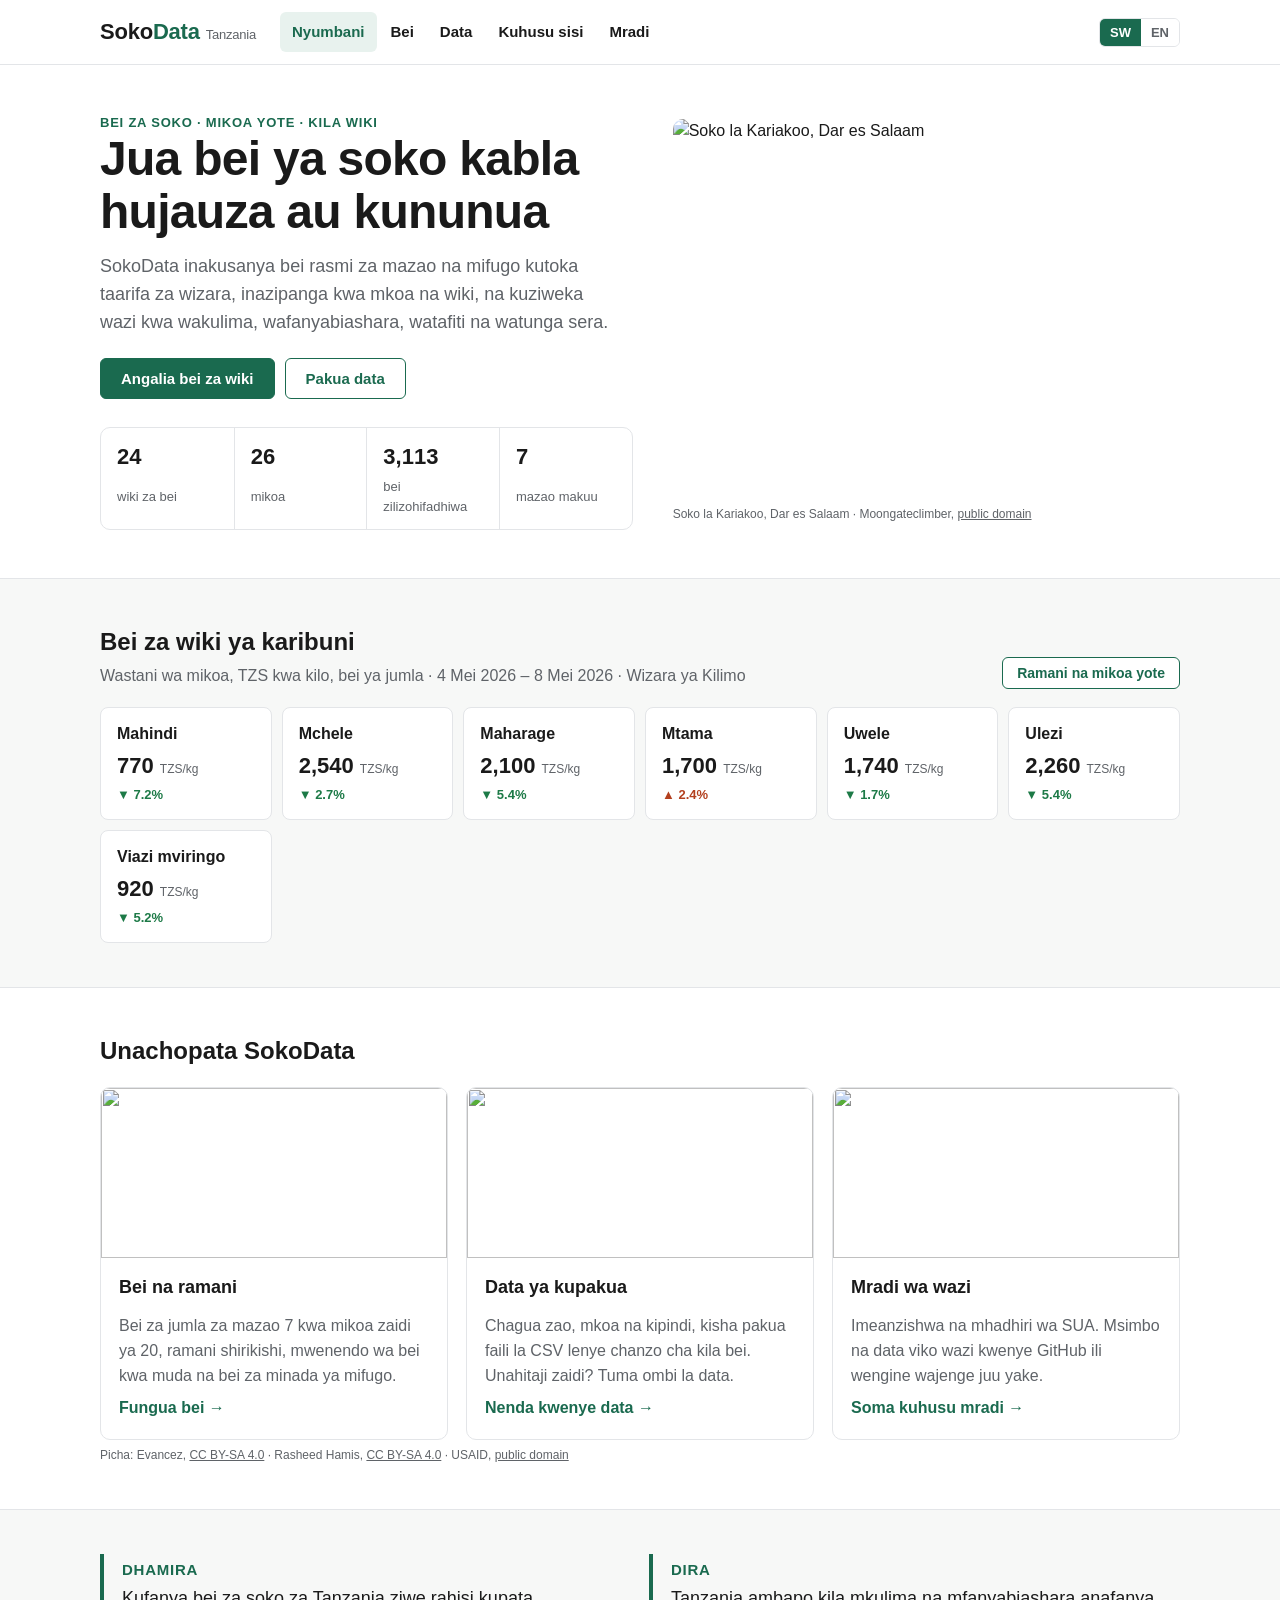
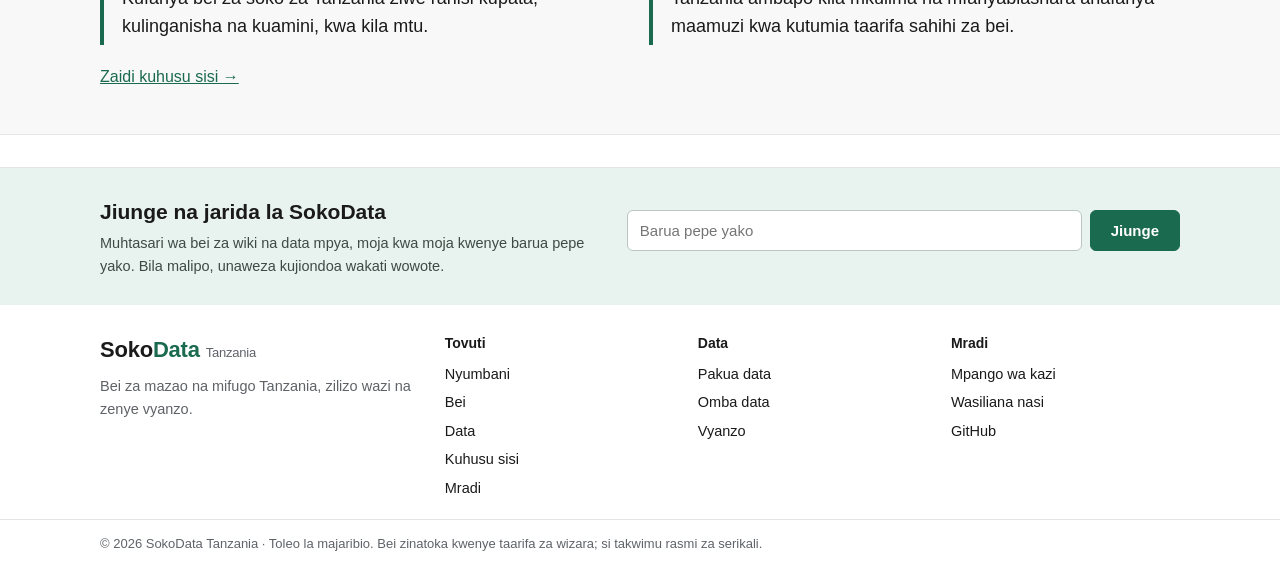
==== commit ca8ec0cf: "Add files via upload" ====
--- a/website/index.html
+++ b/website/index.html
@@ -3,143 +3,105 @@
 <head>
 <meta charset="utf-8">
 <meta name="viewport" content="width=device-width, initial-scale=1">
-<title>SokoData Tanzania</title>
-<meta name="description" content="Bei za mazao na mifugo Tanzania: wazi, za kuaminika, kila wiki. Tanzanian crop and livestock prices, open and sourced.">
+<title>SokoData Tanzania · Bei za mazao na mifugo</title>
+<meta name="title-sw" content="SokoData Tanzania · Bei za mazao na mifugo">
+<meta name="title-en" content="SokoData Tanzania · Crop and livestock prices">
+<meta name="description" content="Bei za mazao na mifugo Tanzania: wazi, zenye vyanzo, kila wiki. Tanzanian crop and livestock prices, open and sourced.">
 <link rel="stylesheet" href="assets/style.css">
 </head>
-<body>
-<header class="top">
-  <div class="wrap">
-    <div class="brand">
-      <h1>Soko<span>Data</span> Tanzania</h1>
-      <p data-i18n="tagline">Bei za mazao na mifugo, zilizo wazi na za kuaminika</p>
-      <span class="proto" data-i18n="proto">Toleo la majaribio</span>
+<body data-page="home">
+<div id="site-header"></div>
+
+<section class="home-hero"><div class="wrap">
+  <div>
+    <p class="eyebrow"><span class="sw">Bei za soko · mikoa yote · kila wiki</span><span class="en">Market prices · every region · every week</span></p>
+    <h1><span class="sw">Jua bei ya soko kabla hujauza au kununua</span><span class="en">Know the market price before you sell or buy</span></h1>
+    <p class="lead"><span class="sw">SokoData inakusanya bei rasmi za mazao na mifugo kutoka taarifa za wizara, inazipanga kwa mkoa na wiki, na kuziweka wazi kwa wakulima, wafanyabiashara, watafiti na watunga sera.</span><span class="en">SokoData gathers official crop and livestock prices from ministry reports, organises them by region and week, and makes them open to farmers, traders, researchers and policy makers.</span></p>
+    <div class="cta">
+      <a class="btn" href="prices.html"><span class="sw">Angalia bei za wiki</span><span class="en">See this week's prices</span></a>
+      <a class="btn ghost" href="data.html"><span class="sw">Pakua data</span><span class="en">Download data</span></a>
     </div>
-    <div class="lang" role="group" aria-label="Language">
-      <button id="lang-sw" type="button" aria-pressed="true">Kiswahili</button>
-      <button id="lang-en" type="button" aria-pressed="false">English</button>
-    </div>
+    <div class="stats" id="stats"></div>
   </div>
-</header>
-<section class="hero" aria-label="SokoData">
-  <div class="wrap hero-in">
-    <p class="kicker" data-i18n="heroKicker">Bei za jumla za mazao, kila wiki, mikoa yote</p>
-    <h2 class="hero-title" data-i18n="heroTitle">Jua bei ya soko kabla hujauza au kununua</h2>
-    <p class="hero-sub" data-i18n="heroSub">Bei rasmi za Wizara ya Kilimo kwa mikoa zaidi ya 20, zimepangwa ili uzilinganishe kwa urahisi.</p>
-    <div class="hero-stats" id="heroStats"></div>
-    <div class="hero-cta"><a class="btn" href="#mazao" data-i18n="ctaPrices">Angalia bei za wiki</a><a class="btn ghost" href="#historia" data-i18n="ctaHistory">Mwenendo wa bei</a></div>
+  <figure>
+    <img src="https://commons.wikimedia.org/wiki/Special:FilePath/Kariakoo_market_dar_es_salaam_2.jpg?width=1200" alt="Soko la Kariakoo, Dar es Salaam">
+    <figcaption class="credit"><span class="sw">Soko la Kariakoo, Dar es Salaam</span><span class="en">Kariakoo market, Dar es Salaam</span> · Moongateclimber, <a href="https://commons.wikimedia.org/wiki/File:Kariakoo_market_dar_es_salaam_2.jpg" rel="noopener">public domain</a></figcaption>
+  </figure>
+</div></section>
+
+<section class="band soft"><div class="wrap">
+  <div class="band-head">
+    <div><h2><span class="sw">Bei za wiki ya karibuni</span><span class="en">Latest weekly prices</span></h2>
+    <p id="latestSub"></p></div>
+    <a class="btn ghost small" href="prices.html"><span class="sw">Ramani na mikoa yote</span><span class="en">Map and all regions</span></a>
   </div>
-  <p class="credit hero-credit">Picha: Soko la Tengeru, Arusha · Fanny Schertzer, <a href="https://commons.wikimedia.org/wiki/File:Tengeru_market.jpg" rel="noopener">CC BY-SA 2.5</a></p>
-</section>
-<nav class="tabs" aria-label="Sections">
-  <div class="wrap">
-    <a href="#mazao" data-view="mazao" data-i18n="tabCrops">Mazao</a>
-    <a href="#historia" data-view="historia" data-i18n="tabHistory">Historia ya bei</a>
-    <a href="#mifugo" data-view="mifugo" data-i18n="tabLive">Mifugo</a>
-    <a href="#vyanzo" data-view="vyanzo" data-i18n="tabSources">Vyanzo na habari</a>
+  <div class="price-strip" id="strip"></div>
+</div></section>
+
+<section class="band"><div class="wrap">
+  <div class="band-head"><div><h2><span class="sw">Unachopata SokoData</span><span class="en">What SokoData offers</span></h2></div></div>
+  <div class="cards3">
+    <article class="feature">
+      <img src="https://commons.wikimedia.org/wiki/Special:FilePath/Dry_maize_for_harvesting-Tanzania.jpg?width=800" alt="" loading="lazy">
+      <div><h3><span class="sw">Bei na ramani</span><span class="en">Prices and map</span></h3>
+      <p><span class="sw">Bei za jumla za mazao 7 kwa mikoa zaidi ya 20, ramani shirikishi, mwenendo wa bei kwa muda na bei za minada ya mifugo.</span><span class="en">Wholesale prices of 7 crops in more than 20 regions, an interactive map, price trends over time and livestock auction prices.</span></p>
+      <a class="more" href="prices.html"><span class="sw">Fungua bei →</span><span class="en">Open prices →</span></a></div>
+    </article>
+    <article class="feature">
+      <img src="https://commons.wikimedia.org/wiki/Special:FilePath/Local_market_in_tanzania_bunju.jpg?width=800" alt="" loading="lazy">
+      <div><h3><span class="sw">Data ya kupakua</span><span class="en">Data to download</span></h3>
+      <p><span class="sw">Chagua zao, mkoa na kipindi, kisha pakua faili la CSV lenye chanzo cha kila bei. Unahitaji zaidi? Tuma ombi la data.</span><span class="en">Choose a crop, region and period, then download a CSV file with the source of every price. Need more? Send a data request.</span></p>
+      <a class="more" href="data.html"><span class="sw">Nenda kwenye data →</span><span class="en">Go to data →</span></a></div>
+    </article>
+    <article class="feature">
+      <img src="https://commons.wikimedia.org/wiki/Special:FilePath/Flickr_-_usaid.africa_-_Maza_Wanawake_Kwanza_Growers_Association.jpg?width=800" alt="" loading="lazy">
+      <div><h3><span class="sw">Mradi wa wazi</span><span class="en">An open project</span></h3>
+      <p><span class="sw">Imeanzishwa na mhadhiri wa SUA. Msimbo na data viko wazi kwenye GitHub ili wengine wajenge juu yake.</span><span class="en">Started by a lecturer at SUA. The code and data are open on GitHub so others can build on them.</span></p>
+      <a class="more" href="project.html"><span class="sw">Soma kuhusu mradi →</span><span class="en">Read about the project →</span></a></div>
+    </article>
   </div>
-</nav>
-<main class="wrap">
-  <section class="view" id="view-mazao">
-    <div class="controls">
-      <label><span data-i18n="week">Wiki</span> <select id="weekSel"></select></label>
-      <span class="meta"><span><span data-i18n="unit">Kipimo</span>: <b data-i18n="unitCrop">Bei ya jumla, TZS kwa kilo</b></span><span><span data-i18n="source">Chanzo</span>: <b>Wizara ya Kilimo</b></span></span>
-    </div>
-    <div>
-      <h2 data-i18n="natTitle">Wastani wa bei za mikoa</h2>
-      <p class="missing" data-i18n="natHint">Wastani wa mikoa yote yenye bei wiki hii. Chagua zao kuona bei kila mkoa.</p>
-    </div>
-    <div class="tiles" id="tiles"></div>
-    <div class="alert" id="review" role="note"></div>
-    <div class="card" id="mapSection">
-      <div class="card-head"><h3 id="mapTitle"></h3><p data-i18n="mapSub">Gusa au elekeza kipanya kwenye mkoa kuona bei zake zote</p></div>
-      <div class="map-grid">
-        <div class="map-wrap" id="mapWrap"><div id="mapSvg"></div><div class="map-tip" id="mapTip" hidden></div></div>
-        <aside class="map-panel" id="mapPanel" aria-live="polite"></aside>
-      </div>
-      <div class="map-legend" id="mapLegend"></div>
-      <p class="credit" id="mapCredit"></p>
-    </div>
-    <div class="card">
-      <div class="card-head"><h3 id="chartTitle"></h3><p id="chartSub"></p></div>
-      <div class="chart" id="cropChart"></div>
-      <div class="legend">
-        <span><i style="background:var(--accent)"></i><span data-i18n="lgThis">Wiki hii</span></span>
-        <span><i style="background:var(--ink);width:3px;height:12px"></i><span data-i18n="lgPrev">Wiki iliyopita</span></span>
-        <span><i style="background:var(--gold);width:2px;height:12px"></i><span data-i18n="lgNat">Wastani wa mikoa</span></span>
-        <span><i style="background:var(--gold-soft);border:2px solid var(--gold)"></i><span data-i18n="lgFlag">Inahitaji ukaguzi</span></span>
-      </div>
-      <p class="missing" id="missing"></p>
-    </div>
-    <div class="card">
-      <div class="card-head"><h3 data-i18n="tableTitle">Bei zote kwa mkoa</h3><p data-i18n="tableSub">TZS kwa kilo · asilimia ni badiliko la wiki</p></div>
-      <div class="tablewrap"><table id="cropTable"></table></div>
-      <p class="missing" id="cropSource"></p>
-    </div>
-  </section>
+  <p class="credit"><span class="sw">Picha</span><span class="en">Photos</span>: Evancez, <a href="https://commons.wikimedia.org/wiki/File:Dry_maize_for_harvesting-Tanzania.jpg" rel="noopener">CC BY-SA 4.0</a> · Rasheed Hamis, <a href="https://commons.wikimedia.org/wiki/File:Local_market_in_tanzania_bunju.jpg" rel="noopener">CC BY-SA 4.0</a> · USAID, <a href="https://commons.wikimedia.org/wiki/File:Flickr_-_usaid.africa_-_Maza_Wanawake_Kwanza_Growers_Association.jpg" rel="noopener">public domain</a></p>
+</div></section>
 
-  <section class="view" id="view-historia">
-    <h2 data-i18n="histTitle">Mwenendo wa bei kwa muda</h2>
-    <div class="controls">
-      <label><span data-i18n="crop">Zao</span> <select id="histCrop"></select></label>
-      <label><span data-i18n="region">Mkoa</span> <select id="histRegion"></select></label>
-    </div>
-    <div class="card">
-      <div class="card-head"><h3 id="histChartTitle"></h3><p id="histSub"></p></div>
-      <div class="chart" id="histChart"></div>
-    </div>
-  </section>
+<section class="band soft"><div class="wrap">
+  <div class="mv">
+    <div><h3><span class="sw">Dhamira</span><span class="en">Mission</span></h3>
+    <p><span class="sw">Kufanya bei za soko za Tanzania ziwe rahisi kupata, kulinganisha na kuamini, kwa kila mtu.</span><span class="en">To make Tanzanian market prices easy for anyone to find, compare and trust.</span></p></div>
+    <div><h3><span class="sw">Dira</span><span class="en">Vision</span></h3>
+    <p><span class="sw">Tanzania ambapo kila mkulima na mfanyabiashara anafanya maamuzi kwa kutumia taarifa sahihi za bei.</span><span class="en">A Tanzania where every farmer and trader makes decisions with accurate price information.</span></p></div>
+  </div>
+  <p style="margin:20px 0 0"><a href="about.html"><span class="sw">Zaidi kuhusu sisi →</span><span class="en">More about us →</span></a></p>
+</div></section>
 
-  <section class="view" id="view-mifugo">
-    <div class="controls">
-      <label><span data-i18n="week">Wiki</span> <select id="liveWeekSel"></select></label>
-      <span class="meta"><span><span data-i18n="unit">Kipimo</span>: <b data-i18n="unitLive">TZS kwa mnyama mmoja (bei ya chini na ya juu)</b></span><span><span data-i18n="source">Chanzo</span>: <b>Wizara ya Mifugo na Uvuvi</b></span></span>
-    </div>
-    <figure class="banner"><img src="https://commons.wikimedia.org/wiki/Special:FilePath/Maasai_man_with_cattle.jpg?width=1600" alt="" loading="lazy"><figcaption class="credit">Picha: Muhammad Mahdi Karim, <a href="https://commons.wikimedia.org/wiki/File:Maasai_man_with_cattle.jpg" rel="noopener">GFDL 1.2</a></figcaption></figure>
-    <h2 data-i18n="liveTitle">Bei za mifugo kwenye minada ya upili na mipakani</h2>
-    <div class="chips" id="animalChips" role="group" aria-label="Animal"></div>
-    <div class="card">
-      <div class="card-head"><h3 id="liveChartTitle"></h3><p data-i18n="liveSub">Kila mstari ni bei ya chini hadi ya juu; uzito uko kulia</p></div>
-      <div class="chart" id="liveChart"></div>
-    </div>
-    <div class="alert" role="note"><strong data-i18n="liveNoteH">Kumbuka</strong><span data-i18n="liveNote"></span></div>
-  </section>
-
-  <section class="view" id="view-vyanzo">
-    <div class="about-grid">
-    <figure class="photo"><img src="https://commons.wikimedia.org/wiki/Special:FilePath/Flickr_-_usaid.africa_-_Maza_Wanawake_Kwanza_Growers_Association.jpg?width=1000" alt="" loading="lazy"><figcaption class="credit">Kikundi cha wakulima Wanawake Kwanza, Maza, Morogoro · USAID, <a href="https://commons.wikimedia.org/wiki/File:Flickr_-_usaid.africa_-_Maza_Wanawake_Kwanza_Growers_Association.jpg" rel="noopener">public domain</a></figcaption></figure>
-    <div class="card prose">
-      <h2 data-i18n="aboutTitle">Kuhusu data hii</h2>
-      <div data-i18n-html="aboutBody"></div>
-      <div id="coverage"></div>
-    </div>
-    </div>
-    <div class="card">
-      <div class="card-head"><h3 data-i18n="newsTitle">Bei zilizoripotiwa kwenye magazeti</h3><p data-i18n="newsSub">Chanzo cha pili: kila takwimu ina kiungo chake</p></div>
-      <div class="tablewrap" id="newsBox"></div>
-    </div>
-  </section>
-</main>
-<footer><div class="wrap" data-i18n="foot"></div></footer>
-<script src="assets/app.js"></script>
+<div id="site-footer"></div>
+<script src="assets/config.js"></script>
+<script src="assets/site.js"></script>
 <script>
-/* Hero text and live numbers. Kept here so app.js stays unchanged. */
-Object.assign(T.sw, { heroKicker: "Bei za jumla za mazao, kila wiki, mikoa yote", heroTitle: "Jua bei ya soko kabla hujauza au kununua", heroSub: "Bei rasmi za Wizara ya Kilimo kwa mikoa zaidi ya 20, zimepangwa ili uzilinganishe kwa urahisi.", ctaPrices: "Angalia bei za wiki", ctaHistory: "Mwenendo wa bei", sWeeks: "wiki za bei", sRegions: "mikoa", sRows: "bei zilizohifadhiwa", sLatest: "taarifa ya karibuni", sCheap: "Mahindi rahisi zaidi", sDear: "Mahindi ghali zaidi" });
-Object.assign(T.en, { heroKicker: "Wholesale crop prices, every week, every region", heroTitle: "Know the market price before you sell or buy", heroSub: "Official Ministry of Agriculture prices for more than 20 regions, organised so you can compare them easily.", ctaPrices: "See this week's prices", ctaHistory: "Price trends", sWeeks: "weeks of prices", sRegions: "regions", sRows: "prices on record", sLatest: "latest report", sCheap: "Cheapest maize", sDear: "Most expensive maize" });
-function heroStats() {
-  const t = T[S.lang], m = D.meta || {}, weeks = m.crop_weeks || [];
-  if (!weeks.length) return;
-  const last = weeks[weeks.length - 1], rows = D.crops.filter(r => r.week_start === last && r.crop === "mahindi" && r.price != null).sort((a, b) => a.price - b.price);
-  const regions = new Set(D.crops.map(r => r.region)).size, end = (D.crops.find(r => r.week_start === last) || {}).week_end || last;
-  const box = (n, l) => `<div class="stat"><b>${n}</b><span>${l}</span></div>`;
-  let s = box(weeks.length, t.sWeeks) + box(regions, t.sRegions) + box(fmt(D.crops.length), t.sRows) + box(weekLabel(last, end), t.sLatest);
-  if (rows.length) s += box(`${esc(rows[0].region)} · ${fmt(rows[0].price)}`, t.sCheap + " (TZS/kg)") + box(`${esc(rows[rows.length - 1].region)} · ${fmt(rows[rows.length - 1].price)}`, t.sDear + " (TZS/kg)");
-  $("heroStats").innerHTML = s;
-}
-const _renderAll = renderAll;
-renderAll = function () { _renderAll(); heroStats(); };
-applyText();
+/* Home page numbers, read from the same data files as the prices page. */
+(function () {
+  const CROPS = [["mahindi", "Mahindi", "Maize"], ["mchele", "Mchele", "Rice"], ["maharage", "Maharage", "Beans"], ["mtama", "Mtama", "Sorghum"], ["uwele", "Uwele", "Bulrush millet"], ["ulezi", "Ulezi", "Finger millet"], ["viazi mviringo", "Viazi mviringo", "Potatoes"]];
+  const MON = { sw: ["Jan", "Feb", "Mac", "Apr", "Mei", "Jun", "Jul", "Ago", "Sep", "Okt", "Nov", "Des"], en: ["Jan", "Feb", "Mar", "Apr", "May", "Jun", "Jul", "Aug", "Sep", "Oct", "Nov", "Dec"] };
+  const L = (sw, en) => `<span class="sw">${sw}</span><span class="en">${en}</span>`;
+  const fmt = n => Math.round(n).toLocaleString("en-US");
+  const day = (d, l) => `${Number(d.slice(8))} ${MON[l][Number(d.slice(5, 7)) - 1]} ${d.slice(0, 4)}`;
+  const chg = (a, b) => { if (!b) return ""; const p = (a - b) / b * 100, c = p > 0.05 ? "up" : p < -0.05 ? "down" : "flat"; return `<span class="chg ${c}">${p > 0.05 ? "▲" : p < -0.05 ? "▼" : "►"} ${Math.abs(p).toFixed(1)}%</span>`; };
+  Promise.all(["crops", "meta"].map(n => fetch(`data/${n}.json`, { cache: "no-cache" }).then(r => r.json()))).then(([crops, meta]) => {
+    const weeks = meta.crop_weeks || [], last = weeks[weeks.length - 1];
+    const rows = crops.filter(r => r.week_start === last), end = (rows[0] || {}).week_end || last;
+    const regions = new Set(crops.map(r => r.region)).size;
+    document.getElementById("stats").innerHTML =
+      `<div><b>${weeks.length}</b><span>${L("wiki za bei", "weeks of prices")}</span></div>` +
+      `<div><b>${regions}</b><span>${L("mikoa", "regions")}</span></div>` +
+      `<div><b>${fmt(crops.length)}</b><span>${L("bei zilizohifadhiwa", "prices on record")}</span></div>` +
+      `<div><b>7</b><span>${L("mazao makuu", "main crops")}</span></div>`;
+    document.getElementById("latestSub").innerHTML = L(`Wastani wa mikoa, TZS kwa kilo, bei ya jumla · ${day(last, "sw")} – ${day(end, "sw")} · Wizara ya Kilimo`, `Regional average, TZS per kg, wholesale · ${day(last, "en")} – ${day(end, "en")} · Ministry of Agriculture`);
+    const mean = a => a.length ? Math.round(a.reduce((s, x) => s + x, 0) / a.length / 10) * 10 : null; /* same rounding as the prices page */
+    document.getElementById("strip").innerHTML = CROPS.map(([k, sw, en]) => {
+      const rs = rows.filter(r => r.crop === k), cur = mean(rs.filter(r => r.price != null).map(r => r.price)), prev = mean(rs.filter(r => r.previous != null).map(r => r.previous));
+      return `<a href="prices.html#mazao"><span class="n">${L(sw, en)}</span><span class="p">${cur == null ? "–" : fmt(cur)} <small>TZS/kg</small></span>${cur == null ? "" : chg(cur, prev)}</a>`;
+    }).join("");
+  }).catch(() => { document.getElementById("strip").innerHTML = `<p class="empty">–</p>`; });
+})();
 </script>
-<script src="assets/map.js"></script>
 </body>
 </html>
--- a/website/assets/style.css
+++ b/website/assets/style.css
@@ -1,146 +1,255 @@
-/* Layout: a market board. Header, tabs, then summary tiles before detail; one accent (deep field green), maize gold for the selected crop, semantic colours for change. */
+/* SokoData Tanzania. Plain white pages, Arial, one green accent.
+   Shared parts: site header (.site-head), footer with newsletter (.site-foot), buttons, cards, forms.
+   Page parts: home (.home-*), prices dashboard (tiles, map, charts), data page (.dl-*), prose pages. */
 :root {
-  --bg: #f4f6f2;
+  --bg: #ffffff;
   --surface: #ffffff;
-  --ink: #16211b;
-  --muted: #5b6a61;
-  --line: #dde3dc;
-  --accent: #1d6b52;
-  --accent-soft: #e3efe9;
-  --gold: #c48a10;
-  --gold-soft: #f8edd3;
-  --up: #b4462e;
-  --down: #1f7a4a;
-  --warn-bg: #fdf1dc;
-  --warn-ink: #8a5300;
-  --map-empty: #eceee9;
-  --font-display: "Segoe UI", Roboto, "Helvetica Neue", Arial, sans-serif;
-  --font-body: "Segoe UI", Roboto, "Helvetica Neue", Arial, sans-serif;
+  --soft: #f7f8f7;
+  --ink: #1a1a1a;
+  --muted: #5f6368;
+  --line: #e3e5e8;
+  --accent: #1a6a4f;
+  --accent-ink: #145740;
+  --accent-soft: #e8f2ee;
+  --gold: #b98208;
+  --gold-soft: #fbf3df;
+  --up: #b3401f;
+  --down: #1d7a47;
+  --warn-bg: #fdf4e3;
+  --warn-ink: #7f4d00;
+  --map-empty: #eef0f1;
+  --font-display: Arial, Helvetica, sans-serif;
+  --font-body: Arial, Helvetica, sans-serif;
   color-scheme: light;
-}
-@media (prefers-color-scheme: dark) {
-  :root:not([data-theme="light"]) {
-    --bg: #111814; --surface: #18221c; --ink: #e7eee9; --muted: #9caba2;
-    --line: #2a3830; --accent: #5cc29b; --accent-soft: #1d3329; --gold: #e2ad3f; --gold-soft: #3a3018;
-    --up: #f08a70; --down: #6fd39a; --warn-bg: #3a2c12; --warn-ink: #f2c06a; --map-empty: #232e27; color-scheme: dark;
-  }
-}
-:root[data-theme="dark"] {
-  --bg: #111814; --surface: #18221c; --ink: #e7eee9; --muted: #9caba2;
-  --line: #2a3830; --accent: #5cc29b; --accent-soft: #1d3329; --gold: #e2ad3f; --gold-soft: #3a3018;
-  --up: #f08a70; --down: #6fd39a; --warn-bg: #3a2c12; --warn-ink: #f2c06a; --map-empty: #232e27; color-scheme: dark;
 }
 * { box-sizing: border-box; }
 html, body { margin: 0; }
-body { background: var(--bg); color: var(--ink); font-family: var(--font-body); font-size: 16px; line-height: 1.5; }
-.wrap { max-width: 1080px; margin: 0 auto; padding: 0 20px; }
-header.top { background: var(--surface); border-bottom: 1px solid var(--line); }
-.top .wrap { display: flex; align-items: center; justify-content: space-between; gap: 16px; padding-top: 16px; padding-bottom: 16px; flex-wrap: wrap; }
-.brand { display: flex; align-items: baseline; gap: 12px; flex-wrap: wrap; }
-.brand h1 { font-family: var(--font-display); font-size: 26px; margin: 0; letter-spacing: -0.01em; }
-.brand h1 span { color: var(--accent); }
-.brand p { margin: 0; color: var(--muted); font-size: 15px; }
-.proto { font-size: 12px; font-weight: 700; text-transform: uppercase; letter-spacing: .06em; color: var(--warn-ink); background: var(--warn-bg); padding: 2px 8px; border-radius: 4px; }
-.lang { display: flex; border: 1px solid var(--line); border-radius: 8px; overflow: hidden; }
-.lang button { border: 0; background: transparent; color: var(--muted); padding: 6px 12px; font: 600 14px var(--font-body); cursor: pointer; }
+body { background: var(--bg); color: var(--ink); font-family: var(--font-body); font-size: 16px; line-height: 1.55; }
+html[lang="en"] .sw, html[lang="sw"] .en { display: none !important; }
+a { color: var(--accent); }
+.wrap { max-width: 1120px; margin: 0 auto; padding: 0 20px; }
+button:focus-visible, a:focus-visible, select:focus-visible, input:focus-visible, textarea:focus-visible { outline: 3px solid var(--gold); outline-offset: 2px; }
+h1, h2, h3, h4 { font-family: var(--font-display); color: var(--ink); text-wrap: balance; }
+h2 { font-size: 24px; margin: 0; }
+h3 { font-size: 18px; margin: 0 0 4px; }
+
+/* Site header */
+.site-head { background: #fff; border-bottom: 1px solid var(--line); position: sticky; top: 0; z-index: 20; }
+.site-head .wrap { display: flex; align-items: center; gap: 24px; min-height: 64px; flex-wrap: wrap; }
+.logo { font-size: 22px; font-weight: 700; color: var(--ink); text-decoration: none; letter-spacing: -0.01em; white-space: nowrap; }
+.logo span { color: var(--accent); }
+.logo small { font-size: 13px; font-weight: 400; color: var(--muted); margin-left: 6px; }
+.site-nav { display: flex; gap: 2px; flex: 1; overflow-x: auto; }
+.site-nav a { padding: 8px 12px; color: var(--ink); text-decoration: none; font-weight: 600; font-size: 15px; border-radius: 6px; white-space: nowrap; }
+.site-nav a:hover { background: var(--soft); }
+.site-nav a[aria-current="page"] { color: var(--accent); background: var(--accent-soft); }
+.head-tools { display: flex; align-items: center; gap: 10px; }
+.lang { display: flex; border: 1px solid var(--line); border-radius: 6px; overflow: hidden; }
+.lang button { border: 0; background: #fff; color: var(--muted); padding: 6px 10px; font: 600 13px var(--font-body); cursor: pointer; }
 .lang button[aria-pressed="true"] { background: var(--accent); color: #fff; }
-nav.tabs { border-bottom: 1px solid var(--line); background: var(--surface); }
+@media (max-width: 860px) {
+  .site-head { position: static; }
+  .site-head .wrap { gap: 8px 16px; padding-top: 10px; padding-bottom: 6px; }
+  .site-nav { order: 3; flex-basis: 100%; margin: 0 -8px; }
+}
+
+/* Buttons */
+.btn { display: inline-block; padding: 11px 20px; border-radius: 6px; background: var(--accent); color: #fff; font: 700 15px var(--font-body); text-decoration: none; border: 1px solid var(--accent); cursor: pointer; }
+.btn:hover { background: var(--accent-ink); }
+.btn.ghost { background: #fff; color: var(--accent); }
+.btn.ghost:hover { background: var(--accent-soft); }
+.btn.small { padding: 7px 14px; font-size: 14px; }
+.btn[disabled] { opacity: .5; cursor: not-allowed; }
+
+/* Page intro (inner pages) */
+.page-intro { border-bottom: 1px solid var(--line); }
+.page-intro .wrap { padding-top: 36px; padding-bottom: 28px; display: grid; gap: 8px; }
+.page-intro h1 { font-size: clamp(28px, 3.6vw, 38px); line-height: 1.15; margin: 0; }
+.page-intro p { margin: 0; color: var(--muted); font-size: 17px; max-width: 64ch; }
+.eyebrow { margin: 0; font-size: 13px; font-weight: 700; letter-spacing: .06em; text-transform: uppercase; color: var(--accent); }
+
+/* Home */
+.home-hero .wrap { display: grid; grid-template-columns: minmax(0, 1.05fr) minmax(0, 1fr); gap: 40px; align-items: center; padding-top: 48px; padding-bottom: 48px; }
+.home-hero h1 { font-size: clamp(32px, 4.4vw, 48px); line-height: 1.1; margin: 0 0 14px; letter-spacing: -0.015em; }
+.home-hero .lead { font-size: 18px; color: var(--muted); margin: 0 0 22px; max-width: 52ch; }
+.home-hero .cta { display: flex; gap: 10px; flex-wrap: wrap; }
+.home-hero figure { margin: 0; }
+.home-hero img { display: block; width: 100%; aspect-ratio: 4 / 3; object-fit: cover; border-radius: 10px; }
+.stats { display: grid; grid-template-columns: repeat(4, minmax(0, 1fr)); gap: 0; border: 1px solid var(--line); border-radius: 10px; margin-top: 28px; }
+.stats div { padding: 12px 16px; border-left: 1px solid var(--line); display: grid; gap: 2px; }
+.stats div:first-child { border-left: 0; }
+.stats b { font-size: 22px; font-variant-numeric: tabular-nums; }
+.stats span { font-size: 13px; color: var(--muted); }
+@media (max-width: 860px) { .home-hero .wrap { grid-template-columns: 1fr; gap: 24px; padding-top: 28px; } .stats { grid-template-columns: repeat(2, minmax(0, 1fr)); } .stats div:nth-child(3) { border-left: 0; } .stats div:nth-child(n+3) { border-top: 1px solid var(--line); } }
+.band { padding: 44px 0; }
+.band.soft { background: var(--soft); border-top: 1px solid var(--line); border-bottom: 1px solid var(--line); }
+.band-head { display: flex; justify-content: space-between; align-items: end; gap: 16px; flex-wrap: wrap; margin-bottom: 18px; }
+.band-head p { margin: 4px 0 0; color: var(--muted); }
+.price-strip { display: grid; grid-template-columns: repeat(auto-fill, minmax(150px, 1fr)); gap: 10px; }
+.price-strip a { display: grid; gap: 2px; padding: 14px 16px; border: 1px solid var(--line); border-radius: 8px; background: #fff; color: var(--ink); text-decoration: none; }
+.price-strip a:hover { border-color: var(--accent); }
+.price-strip .n { font-weight: 600; }
+.price-strip .p { font-size: 22px; font-weight: 700; font-variant-numeric: tabular-nums; }
+.price-strip .p small { font-size: 12px; font-weight: 400; color: var(--muted); }
+.cards3 { display: grid; grid-template-columns: repeat(3, minmax(0, 1fr)); gap: 18px; }
+@media (max-width: 860px) { .cards3 { grid-template-columns: 1fr; } }
+.feature { border: 1px solid var(--line); border-radius: 10px; overflow: hidden; background: #fff; display: grid; grid-template-rows: auto 1fr; }
+.feature img { display: block; width: 100%; height: 170px; object-fit: cover; }
+.feature div { padding: 16px 18px 18px; display: grid; gap: 8px; align-content: start; }
+.feature p { margin: 0; color: var(--muted); }
+.feature a.more { font-weight: 700; text-decoration: none; }
+.mv { display: grid; grid-template-columns: repeat(2, minmax(0, 1fr)); gap: 18px; }
+@media (max-width: 760px) { .mv { grid-template-columns: 1fr; } }
+.mv > div { border-left: 4px solid var(--accent); padding: 4px 0 4px 18px; }
+.mv h3 { font-size: 15px; text-transform: uppercase; letter-spacing: .05em; color: var(--accent); }
+.mv p { margin: 0; font-size: 18px; }
+
+/* Prose pages */
+.prose-page { padding-top: 36px; padding-bottom: 56px; }
+.two-col { display: grid; grid-template-columns: minmax(0, 1.4fr) minmax(0, 1fr); gap: 40px; align-items: start; }
+@media (max-width: 860px) { .two-col { grid-template-columns: 1fr; gap: 24px; } }
+.prose { max-width: 70ch; display: grid; gap: 14px; }
+.prose p, .prose ul, .prose ol { margin: 0; }
+.prose li { margin-bottom: 6px; }
+.prose h2 { margin-top: 18px; }
+.photo { margin: 0; }
+.photo img { display: block; width: 100%; border-radius: 10px; aspect-ratio: 4 / 3; object-fit: cover; }
+.values { display: grid; grid-template-columns: repeat(auto-fill, minmax(220px, 1fr)); gap: 14px; }
+.values div { border: 1px solid var(--line); border-radius: 8px; padding: 14px 16px; }
+.values b { display: block; margin-bottom: 4px; }
+.values p { margin: 0; color: var(--muted); font-size: 15px; }
+.person { display: grid; grid-template-columns: 64px 1fr; gap: 14px; align-items: center; border: 1px solid var(--line); border-radius: 10px; padding: 16px; }
+.avatar { width: 64px; height: 64px; border-radius: 50%; background: var(--accent-soft); color: var(--accent); display: grid; place-items: center; font-weight: 700; font-size: 22px; }
+.person p { margin: 0; color: var(--muted); font-size: 15px; }
+.steps { counter-reset: s; list-style: none; padding: 0; display: grid; gap: 12px; }
+.steps li { counter-increment: s; position: relative; padding: 2px 0 2px 46px; }
+.steps li::before { content: counter(s); position: absolute; left: 0; top: 0; width: 32px; height: 32px; border-radius: 50%; background: var(--accent); color: #fff; font-weight: 700; display: grid; place-items: center; }
+.road { display: grid; gap: 0; border-left: 2px solid var(--line); margin-left: 8px; }
+.road > div { position: relative; padding: 0 0 22px 24px; }
+.road > div::before { content: ""; position: absolute; left: -8px; top: 4px; width: 14px; height: 14px; border-radius: 50%; background: #fff; border: 3px solid var(--line); }
+.road > div.now::before { border-color: var(--accent); background: var(--accent); }
+.road .when { font-size: 13px; font-weight: 700; color: var(--accent); text-transform: uppercase; letter-spacing: .05em; }
+.road h3 { margin: 2px 0 4px; }
+.road p { margin: 0; color: var(--muted); }
+.tag { display: inline-block; font-size: 12px; font-weight: 700; padding: 1px 8px; border-radius: 4px; background: var(--accent-soft); color: var(--accent); margin-left: 6px; vertical-align: middle; }
+
+/* Forms */
+.form { display: grid; gap: 12px; }
+.form .row { display: grid; grid-template-columns: repeat(2, minmax(0, 1fr)); gap: 12px; }
+@media (max-width: 600px) { .form .row { grid-template-columns: 1fr; } }
+.form label { display: grid; gap: 4px; font-size: 14px; font-weight: 600; }
+.form input, .form select, .form textarea { font: 15px var(--font-body); padding: 9px 11px; border: 1px solid #c9ccd1; border-radius: 6px; background: #fff; color: var(--ink); width: 100%; }
+.form textarea { min-height: 110px; resize: vertical; }
+.form .note, .form-status { font-size: 13.5px; color: var(--muted); margin: 0; }
+.form-status.ok { color: var(--down); font-weight: 600; }
+.form-status.err { color: var(--up); font-weight: 600; }
+.hp { position: absolute; left: -5000px; }
+
+/* Data page */
+.dl-grid { display: grid; grid-template-columns: repeat(3, minmax(0, 1fr)); gap: 14px; }
+@media (max-width: 860px) { .dl-grid { grid-template-columns: 1fr; } }
+.dl-card { border: 1px solid var(--line); border-radius: 10px; padding: 16px 18px; display: grid; gap: 8px; align-content: start; }
+.dl-card p { margin: 0; color: var(--muted); font-size: 14.5px; }
+.dl-card .btns { display: flex; gap: 8px; flex-wrap: wrap; margin-top: 4px; }
+.builder { display: grid; grid-template-columns: minmax(0, 1fr) minmax(0, 1fr); gap: 20px 28px; }
+@media (max-width: 860px) { .builder { grid-template-columns: 1fr; } }
+.checks { display: flex; flex-wrap: wrap; gap: 8px; }
+.checks label { display: inline-flex; gap: 6px; align-items: center; border: 1px solid var(--line); border-radius: 999px; padding: 5px 12px; font-size: 14px; font-weight: 600; cursor: pointer; }
+.checks input { width: auto; margin: 0; accent-color: var(--accent); }
+.fieldset { display: grid; gap: 8px; align-content: start; }
+.fieldset > span { font-size: 14px; font-weight: 700; }
+.summary { background: var(--soft); border: 1px solid var(--line); border-radius: 8px; padding: 12px 14px; font-size: 14.5px; }
+table.dict td, table.dict th { text-align: left; white-space: normal; position: static; }
+.cite { background: var(--soft); border: 1px solid var(--line); border-radius: 8px; padding: 12px 14px; font-size: 14px; font-family: Consolas, "Courier New", monospace; }
+
+/* Footer and newsletter */
+.site-foot { border-top: 1px solid var(--line); margin-top: 32px; font-size: 14.5px; }
+.news-band { background: var(--accent-soft); }
+.news-band .wrap { display: grid; grid-template-columns: minmax(0, 1fr) minmax(0, 1.1fr); gap: 24px; align-items: center; padding-top: 28px; padding-bottom: 28px; }
+.news-band h2 { font-size: 21px; }
+.news-band p { margin: 4px 0 0; color: #3e4a45; }
+.news-form { display: flex; gap: 8px; flex-wrap: wrap; }
+.news-form input[type=email] { flex: 1 1 220px; font: 15px var(--font-body); padding: 10px 12px; border: 1px solid #b9c7c0; border-radius: 6px; }
+.news-form .form-status { flex-basis: 100%; }
+@media (max-width: 760px) { .news-band .wrap { grid-template-columns: 1fr; } }
+.foot-cols { display: grid; grid-template-columns: 1.4fr repeat(3, 1fr); gap: 24px; padding-top: 28px; padding-bottom: 20px; }
+@media (max-width: 760px) { .foot-cols { grid-template-columns: 1fr 1fr; } }
+.foot-cols h4 { margin: 0 0 8px; font-size: 14px; }
+.foot-cols ul { list-style: none; margin: 0; padding: 0; display: grid; gap: 6px; }
+.foot-cols a { color: var(--ink); text-decoration: none; }
+.foot-cols a:hover { color: var(--accent); text-decoration: underline; }
+.foot-cols p { margin: 0; color: var(--muted); }
+.foot-base { border-top: 1px solid var(--line); color: var(--muted); font-size: 13px; padding: 14px 0 28px; }
+
+/* Prices dashboard */
+nav.tabs { border-bottom: 1px solid var(--line); background: #fff; }
 nav.tabs .wrap { display: flex; gap: 4px; overflow-x: auto; }
 nav.tabs a { padding: 12px 16px; color: var(--muted); text-decoration: none; font-weight: 600; border-bottom: 3px solid transparent; white-space: nowrap; }
 nav.tabs a[aria-current="page"] { color: var(--ink); border-bottom-color: var(--accent); }
-button:focus-visible, a:focus-visible, select:focus-visible { outline: 3px solid var(--gold); outline-offset: 2px; }
-main.wrap { padding-top: 24px; padding-bottom: 48px; }
+main.dash { padding-top: 24px; padding-bottom: 32px; }
 section.view { display: none; }
 section.view.on { display: grid; gap: 20px; }
 .meta { display: flex; flex-wrap: wrap; gap: 8px 20px; color: var(--muted); font-size: 14px; }
 .meta b { color: var(--ink); font-weight: 600; }
-h2 { font-family: var(--font-display); font-size: 22px; margin: 0; text-wrap: balance; }
-h3 { font-size: 17px; margin: 0 0 4px; }
+.proto { font-size: 12px; font-weight: 700; text-transform: uppercase; letter-spacing: .06em; color: var(--warn-ink); background: var(--warn-bg); padding: 2px 8px; border-radius: 4px; }
 .tiles { display: grid; grid-template-columns: repeat(auto-fill, minmax(132px, 1fr)); gap: 10px; }
-.tile { background: var(--surface); border: 1px solid var(--line); border-radius: 10px; padding: 12px 14px; text-align: left; cursor: pointer; font: inherit; color: inherit; display: grid; gap: 2px; }
+.tile { background: #fff; border: 1px solid var(--line); border-radius: 8px; padding: 12px 14px; text-align: left; cursor: pointer; font: inherit; color: inherit; display: grid; gap: 2px; }
 .tile:hover { border-color: var(--accent); }
 .tile[aria-pressed="true"] { border: 2px solid var(--gold); background: var(--gold-soft); padding: 11px 13px; }
 .tile .name { font-weight: 600; font-size: 15px; }
-.tile .price { font-family: var(--font-display); font-size: 24px; font-variant-numeric: tabular-nums; }
-.tile .price small { font-family: var(--font-body); font-size: 12px; color: var(--muted); font-weight: 400; }
+.tile .price { font-size: 23px; font-weight: 700; font-variant-numeric: tabular-nums; }
+.tile .price small { font-size: 12px; color: var(--muted); font-weight: 400; }
 .chg { font-size: 13px; font-weight: 700; font-variant-numeric: tabular-nums; }
 .chg.up { color: var(--up); } .chg.down { color: var(--down); } .chg.flat { color: var(--muted); }
-.card { background: var(--surface); border: 1px solid var(--line); border-radius: 12px; padding: 18px 20px; }
+.card { background: #fff; border: 1px solid var(--line); border-radius: 10px; padding: 18px 20px; }
 .card-head { display: flex; justify-content: space-between; gap: 12px; align-items: baseline; flex-wrap: wrap; margin-bottom: 8px; }
 .card-head p { margin: 0; color: var(--muted); font-size: 14px; }
 .chart { width: 100%; overflow-x: auto; }
 .chart svg { display: block; width: 100%; min-width: 520px; height: auto; font-family: var(--font-body); }
 .legend { display: flex; gap: 16px; flex-wrap: wrap; font-size: 13px; color: var(--muted); margin-top: 6px; }
 .legend i { display: inline-block; width: 14px; height: 10px; border-radius: 2px; margin-right: 6px; vertical-align: middle; }
-.alert { background: var(--warn-bg); color: var(--warn-ink); border-radius: 10px; padding: 12px 16px; font-size: 15px; display: grid; gap: 4px; }
+.alert { background: var(--warn-bg); color: var(--warn-ink); border-radius: 8px; padding: 12px 16px; font-size: 15px; display: grid; gap: 4px; }
 .alert strong { font-weight: 700; }
 .missing { font-size: 14px; color: var(--muted); margin: 8px 0 0; }
 .tablewrap { overflow-x: auto; }
 table { border-collapse: collapse; width: 100%; font-size: 14px; font-variant-numeric: tabular-nums; }
 th, td { padding: 8px 10px; border-bottom: 1px solid var(--line); text-align: right; white-space: nowrap; }
-th:first-child, td:first-child { text-align: left; position: sticky; left: 0; background: var(--surface); }
+th:first-child, td:first-child { text-align: left; position: sticky; left: 0; background: #fff; }
 thead th { color: var(--muted); font-weight: 600; font-size: 13px; }
 th.sel, td.sel { background: var(--gold-soft); }
 td small { display: block; font-size: 11.5px; font-weight: 700; }
 td.na { color: var(--muted); }
 td.flag { box-shadow: inset 0 0 0 2px var(--gold); }
 .chips { display: flex; gap: 8px; flex-wrap: wrap; }
-.chips button { border: 1px solid var(--line); background: var(--surface); color: var(--ink); border-radius: 999px; padding: 6px 14px; font: 600 14px var(--font-body); cursor: pointer; }
+.chips button { border: 1px solid var(--line); background: #fff; color: var(--ink); border-radius: 999px; padding: 6px 14px; font: 600 14px var(--font-body); cursor: pointer; }
 .chips button[aria-pressed="true"] { background: var(--accent); border-color: var(--accent); color: #fff; }
-.prose { max-width: 68ch; display: grid; gap: 12px; }
-.prose p, .prose ul { margin: 0; }
-.prose li { margin-bottom: 4px; }
-footer { color: var(--muted); font-size: 13px; padding: 20px 0 40px; border-top: 1px solid var(--line); }
-@media (max-width: 480px) { .brand h1 { font-size: 22px; } .card { padding: 14px; } }
-@media (prefers-reduced-motion: reduce) { * { transition: none !important; } }
-
-select { font: 600 14px var(--font-body); padding: 6px 10px; border: 1px solid var(--line); border-radius: 8px; background: var(--surface); color: var(--ink); }
+.controls select { font: 600 14px var(--font-body); padding: 6px 10px; border: 1px solid #c9ccd1; border-radius: 6px; background: #fff; color: var(--ink); }
 .controls { display: flex; gap: 12px; flex-wrap: wrap; align-items: center; }
 .controls label { font-size: 14px; color: var(--muted); display: flex; gap: 8px; align-items: center; }
 .empty { color: var(--muted); font-size: 15px; padding: 24px 0; text-align: center; }
 .src-list { display: grid; gap: 8px; font-size: 14px; }
 .src-list a { color: var(--accent); word-break: break-all; }
 table.news th, table.news td { white-space: normal; text-align: left; position: static; }
-
-/* Photo hero and imagery */
-.hero { position: relative; color: #fff; background: #1b2a20 url("https://commons.wikimedia.org/wiki/Special:FilePath/Tengeru_market.jpg?width=1800") center 40% / cover no-repeat; }
-.hero::before { content: ""; position: absolute; inset: 0; background: linear-gradient(90deg, rgba(10,25,17,.88) 0%, rgba(10,25,17,.7) 45%, rgba(10,25,17,.25) 100%); }
-.hero-in { position: relative; padding-top: 48px; padding-bottom: 44px; display: grid; gap: 14px; }
-.kicker { margin: 0; font-size: 14px; font-weight: 700; letter-spacing: .05em; text-transform: uppercase; color: #f3c94b; }
-.hero-title { font-size: clamp(28px, 4.4vw, 44px); line-height: 1.12; font-weight: 700; max-width: 22ch; color: #fff; }
-.hero-sub { margin: 0; font-size: 17px; max-width: 56ch; color: #e4ece6; }
-.hero-stats { display: grid; grid-template-columns: repeat(3, minmax(0, 1fr)); gap: 10px; max-width: 780px; margin-top: 8px; }
-@media (max-width: 600px) { .hero-stats { grid-template-columns: repeat(2, minmax(0, 1fr)); } }
-.stat { background: rgba(255,255,255,.12); border: 1px solid rgba(255,255,255,.22); border-radius: 10px; padding: 10px 14px; display: grid; gap: 2px; backdrop-filter: blur(3px); }
-.stat b { font-size: 18px; font-variant-numeric: tabular-nums; color: #fff; }
-.stat span { font-size: 13px; color: #d6e2da; }
-.hero-cta { display: flex; gap: 10px; flex-wrap: wrap; margin-top: 6px; }
-.btn { display: inline-block; padding: 10px 18px; border-radius: 8px; background: #f3c94b; color: #1b2a20; font-weight: 700; text-decoration: none; }
-.btn.ghost { background: transparent; color: #fff; border: 1px solid rgba(255,255,255,.7); }
-.btn:hover { filter: brightness(1.05); }
-.credit { font-size: 11.5px; color: var(--muted); margin: 6px 0 0; }
+.credit { font-size: 12px; color: var(--muted); margin: 6px 0 0; }
 .credit a { color: inherit; }
-.hero-credit { position: absolute; right: 12px; bottom: 6px; margin: 0; color: rgba(255,255,255,.75); }
-.banner { margin: 0; border-radius: 12px; overflow: hidden; }
+.banner { margin: 0; border-radius: 10px; overflow: hidden; }
 .banner img { display: block; width: 100%; height: 180px; object-fit: cover; object-position: center 35%; }
-.banner .credit { padding: 0 2px; }
 .about-grid { display: grid; grid-template-columns: minmax(0, 1fr) minmax(0, 1.2fr); gap: 20px; align-items: start; }
-.photo { margin: 0; }
-.photo img { display: block; width: 100%; border-radius: 12px; aspect-ratio: 4 / 3; object-fit: cover; }
-@media (max-width: 760px) { .about-grid { grid-template-columns: 1fr; } .hero-credit { position: static; padding: 0 20px 8px; } .hero-in { padding-top: 32px; } }
-nav.tabs { position: sticky; top: 0; z-index: 5; }
+@media (max-width: 760px) { .about-grid { grid-template-columns: 1fr; } }
+@media (max-width: 480px) { .card { padding: 14px; } }
+@media (prefers-reduced-motion: reduce) { * { transition: none !important; } }
 
 /* Price map */
 .map-grid { display: grid; grid-template-columns: minmax(0, 1.55fr) minmax(240px, 1fr); gap: 20px; align-items: start; }
 .map-wrap { position: relative; }
 #mapSvg svg { display: block; width: 100%; height: auto; }
-path.reg { stroke: var(--surface); stroke-width: 1.2; cursor: pointer; transition: opacity .15s; outline: none; }
+path.reg { stroke: #fff; stroke-width: 1.2; cursor: pointer; transition: opacity .15s; outline: none; }
 path.reg:hover, path.reg:focus-visible { stroke: var(--ink); stroke-width: 2; }
-path.reg.on { stroke: #c48a10; stroke-width: 2.6; }
+path.reg.on { stroke: #b98208; stroke-width: 2.6; }
 #mapRegions:hover path.reg:not(:hover) { opacity: .82; }
-.mlab { font: 700 11px var(--font-body); fill: #1b2a20; pointer-events: none; paint-order: stroke; stroke: rgba(255,255,255,.75); stroke-width: 2.5px; }
+.mlab { font: 700 11px var(--font-body); fill: #1a1a1a; pointer-events: none; paint-order: stroke; stroke: rgba(255,255,255,.8); stroke-width: 2.5px; }
 .mlab.light { fill: #fff; stroke: rgba(0,0,0,.35); }
-.map-tip { position: absolute; z-index: 3; min-width: 190px; max-width: 240px; background: var(--surface); border: 1px solid var(--line); border-radius: 10px; padding: 10px 12px; box-shadow: 0 6px 22px rgba(0,0,0,.16); pointer-events: none; font-size: 13px; display: grid; gap: 4px; }
+.map-tip { position: absolute; z-index: 3; min-width: 190px; max-width: 240px; background: #fff; border: 1px solid var(--line); border-radius: 8px; padding: 10px 12px; box-shadow: 0 6px 22px rgba(0,0,0,.14); pointer-events: none; font-size: 13px; display: grid; gap: 4px; }
 .map-tip[hidden] { display: none; }
 .map-tip b, .pcard b { font-size: 15px; }
 .tt { width: 100%; border-collapse: collapse; font-size: 13px; }
@@ -163,3 +272,4 @@
 .map-legend i { display: inline-block; width: 18px; height: 12px; border-radius: 3px; margin-right: 5px; vertical-align: middle; border: 1px solid var(--line); }
 .map-legend i.nd { background: repeating-linear-gradient(45deg, var(--map-empty) 0 3px, var(--line) 3px 5px); }
 @media (max-width: 760px) { .map-grid { grid-template-columns: 1fr; } .map-panel { border-left: 0; padding-left: 0; border-top: 1px solid var(--line); padding-top: 14px; } }
+select.field { font: 15px var(--font-body); padding: 9px 11px; border: 1px solid #c9ccd1; border-radius: 6px; background: #fff; color: var(--ink); width: 100%; }
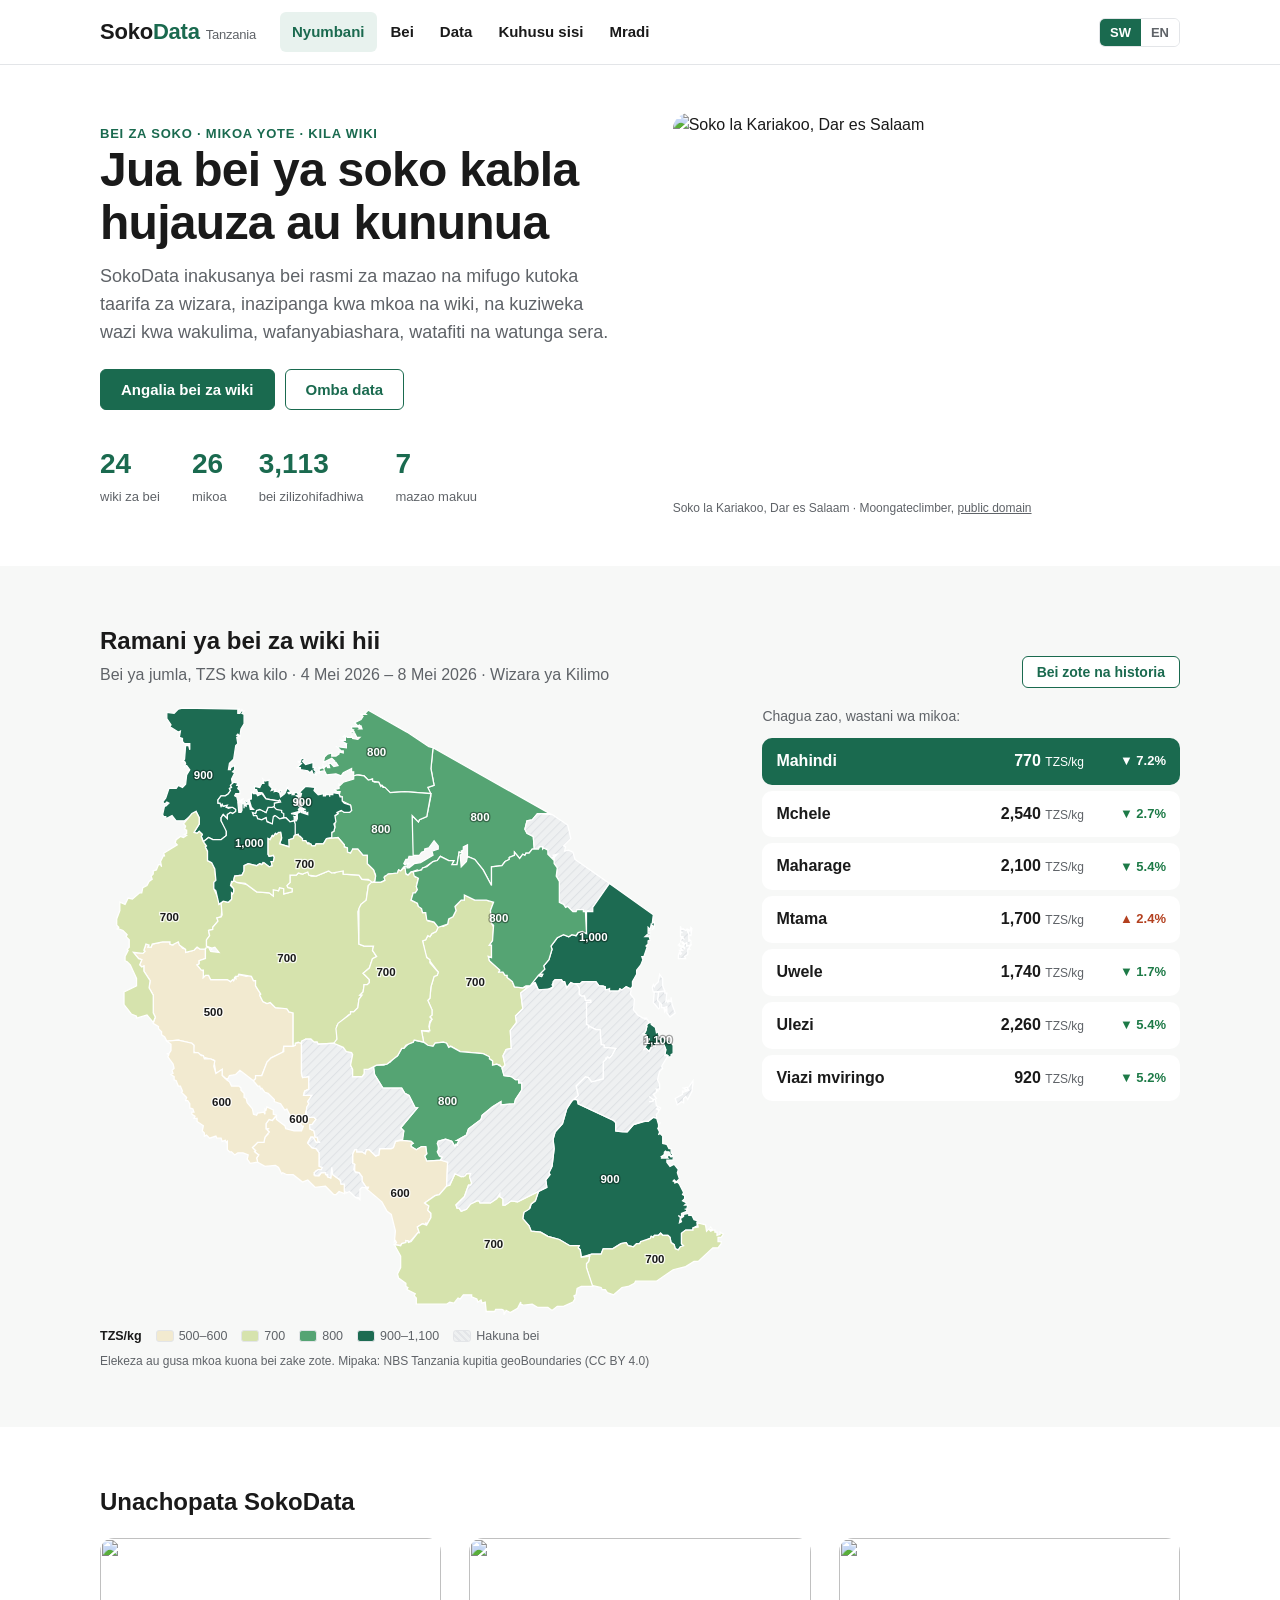
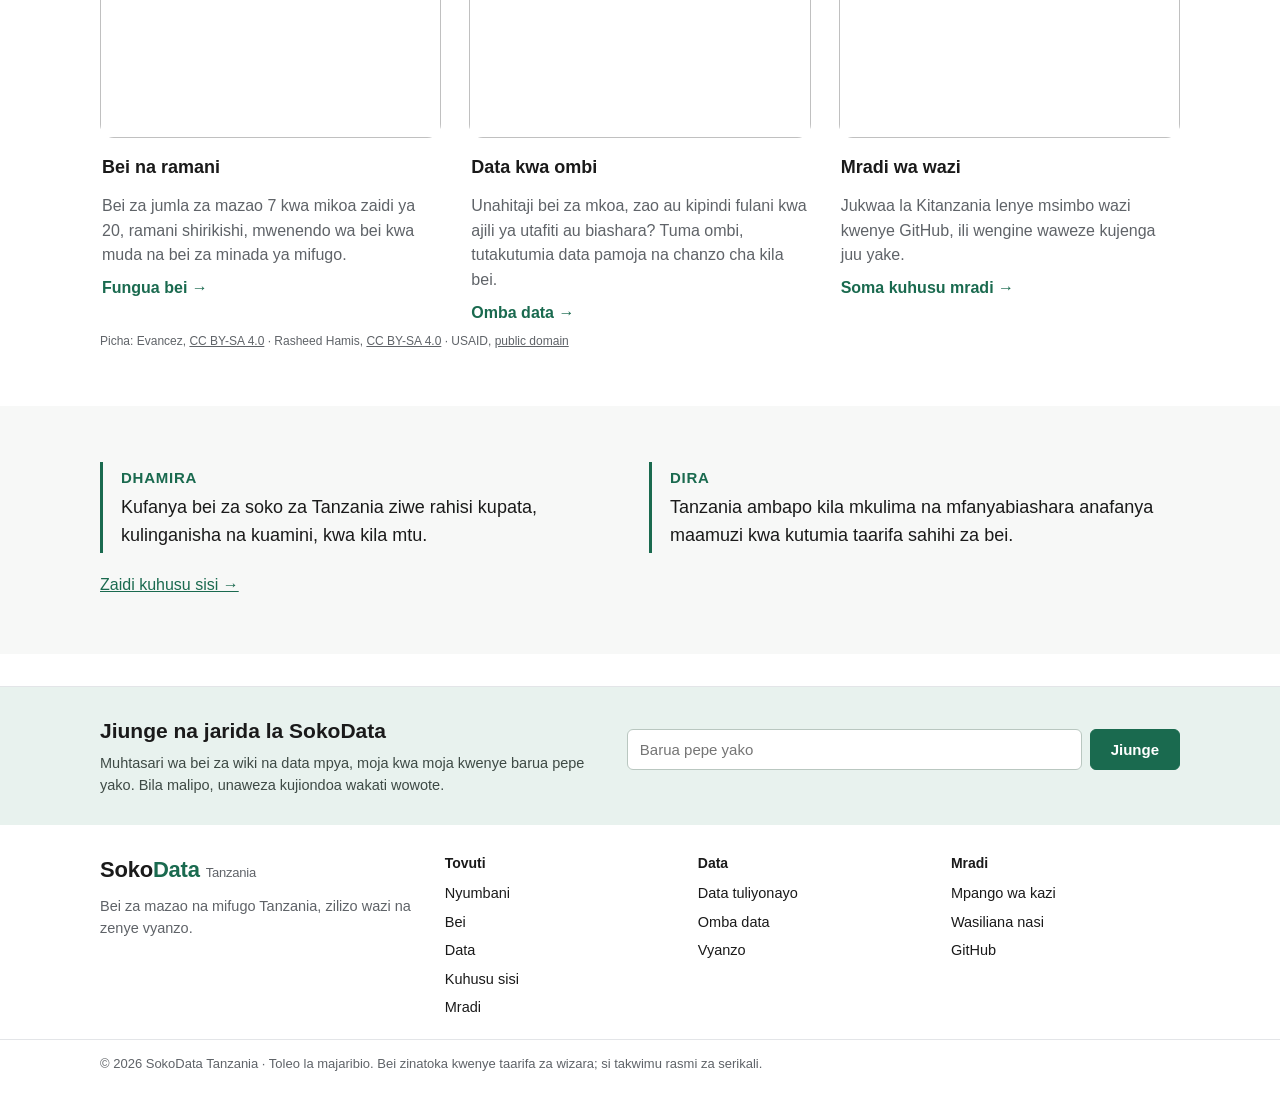
==== commit eef4ab0b: "Add files via upload" ====
--- a/website/index.html
+++ b/website/index.html
@@ -19,7 +19,7 @@
     <p class="lead"><span class="sw">SokoData inakusanya bei rasmi za mazao na mifugo kutoka taarifa za wizara, inazipanga kwa mkoa na wiki, na kuziweka wazi kwa wakulima, wafanyabiashara, watafiti na watunga sera.</span><span class="en">SokoData gathers official crop and livestock prices from ministry reports, organises them by region and week, and makes them open to farmers, traders, researchers and policy makers.</span></p>
     <div class="cta">
       <a class="btn" href="prices.html"><span class="sw">Angalia bei za wiki</span><span class="en">See this week's prices</span></a>
-      <a class="btn ghost" href="data.html"><span class="sw">Pakua data</span><span class="en">Download data</span></a>
+      <a class="btn ghost" href="data.html"><span class="sw">Omba data</span><span class="en">Request data</span></a>
     </div>
     <div class="stats" id="stats"></div>
   </div>
@@ -29,13 +29,23 @@
   </figure>
 </div></section>
 
-<section class="band soft"><div class="wrap">
+<section class="band soft" id="hmSection"><div class="wrap">
   <div class="band-head">
-    <div><h2><span class="sw">Bei za wiki ya karibuni</span><span class="en">Latest weekly prices</span></h2>
+    <div><h2><span class="sw">Ramani ya bei za wiki hii</span><span class="en">This week's price map</span></h2>
     <p id="latestSub"></p></div>
-    <a class="btn ghost small" href="prices.html"><span class="sw">Ramani na mikoa yote</span><span class="en">Map and all regions</span></a>
+    <a class="btn ghost small" href="prices.html"><span class="sw">Bei zote na historia</span><span class="en">All prices and history</span></a>
   </div>
-  <div class="price-strip" id="strip"></div>
+  <div class="hm-grid">
+    <div>
+      <div class="map-wrap" id="hmWrap"><div id="hmSvg"></div><div class="map-tip" id="hmTip" hidden></div></div>
+      <div class="map-legend" id="hmLegend"></div>
+      <p class="credit"><span class="sw">Elekeza au gusa mkoa kuona bei zake zote. Mipaka: NBS Tanzania kupitia geoBoundaries (CC BY 4.0)</span><span class="en">Point at or tap a region to see all its prices. Boundaries: Tanzania NBS via geoBoundaries (CC BY 4.0)</span></p>
+    </div>
+    <div>
+      <p class="hm-hint"><span class="sw">Chagua zao, wastani wa mikoa:</span><span class="en">Choose a crop, regional average:</span></p>
+      <div class="hm-crops" id="hmCrops"></div>
+    </div>
+  </div>
 </div></section>
 
 <section class="band"><div class="wrap">
@@ -49,14 +59,14 @@
     </article>
     <article class="feature">
       <img src="https://commons.wikimedia.org/wiki/Special:FilePath/Local_market_in_tanzania_bunju.jpg?width=800" alt="" loading="lazy">
-      <div><h3><span class="sw">Data ya kupakua</span><span class="en">Data to download</span></h3>
-      <p><span class="sw">Chagua zao, mkoa na kipindi, kisha pakua faili la CSV lenye chanzo cha kila bei. Unahitaji zaidi? Tuma ombi la data.</span><span class="en">Choose a crop, region and period, then download a CSV file with the source of every price. Need more? Send a data request.</span></p>
-      <a class="more" href="data.html"><span class="sw">Nenda kwenye data →</span><span class="en">Go to data →</span></a></div>
+      <div><h3><span class="sw">Data kwa ombi</span><span class="en">Data on request</span></h3>
+      <p><span class="sw">Unahitaji bei za mkoa, zao au kipindi fulani kwa ajili ya utafiti au biashara? Tuma ombi, tutakutumia data pamoja na chanzo cha kila bei.</span><span class="en">Need prices for a region, crop or period for research or business? Send a request and we will send you the data with the source of every price.</span></p>
+      <a class="more" href="data.html"><span class="sw">Omba data →</span><span class="en">Request data →</span></a></div>
     </article>
     <article class="feature">
       <img src="https://commons.wikimedia.org/wiki/Special:FilePath/Flickr_-_usaid.africa_-_Maza_Wanawake_Kwanza_Growers_Association.jpg?width=800" alt="" loading="lazy">
       <div><h3><span class="sw">Mradi wa wazi</span><span class="en">An open project</span></h3>
-      <p><span class="sw">Imeanzishwa na mhadhiri wa SUA. Msimbo na data viko wazi kwenye GitHub ili wengine wajenge juu yake.</span><span class="en">Started by a lecturer at SUA. The code and data are open on GitHub so others can build on them.</span></p>
+      <p><span class="sw">Jukwaa la Kitanzania lenye msimbo wazi kwenye GitHub, ili wengine waweze kujenga juu yake.</span><span class="en">A Tanzanian platform whose code is open on GitHub, so others can build on it.</span></p>
       <a class="more" href="project.html"><span class="sw">Soma kuhusu mradi →</span><span class="en">Read about the project →</span></a></div>
     </article>
   </div>
@@ -76,32 +86,6 @@
 <div id="site-footer"></div>
 <script src="assets/config.js"></script>
 <script src="assets/site.js"></script>
-<script>
-/* Home page numbers, read from the same data files as the prices page. */
-(function () {
-  const CROPS = [["mahindi", "Mahindi", "Maize"], ["mchele", "Mchele", "Rice"], ["maharage", "Maharage", "Beans"], ["mtama", "Mtama", "Sorghum"], ["uwele", "Uwele", "Bulrush millet"], ["ulezi", "Ulezi", "Finger millet"], ["viazi mviringo", "Viazi mviringo", "Potatoes"]];
-  const MON = { sw: ["Jan", "Feb", "Mac", "Apr", "Mei", "Jun", "Jul", "Ago", "Sep", "Okt", "Nov", "Des"], en: ["Jan", "Feb", "Mar", "Apr", "May", "Jun", "Jul", "Aug", "Sep", "Oct", "Nov", "Dec"] };
-  const L = (sw, en) => `<span class="sw">${sw}</span><span class="en">${en}</span>`;
-  const fmt = n => Math.round(n).toLocaleString("en-US");
-  const day = (d, l) => `${Number(d.slice(8))} ${MON[l][Number(d.slice(5, 7)) - 1]} ${d.slice(0, 4)}`;
-  const chg = (a, b) => { if (!b) return ""; const p = (a - b) / b * 100, c = p > 0.05 ? "up" : p < -0.05 ? "down" : "flat"; return `<span class="chg ${c}">${p > 0.05 ? "▲" : p < -0.05 ? "▼" : "►"} ${Math.abs(p).toFixed(1)}%</span>`; };
-  Promise.all(["crops", "meta"].map(n => fetch(`data/${n}.json`, { cache: "no-cache" }).then(r => r.json()))).then(([crops, meta]) => {
-    const weeks = meta.crop_weeks || [], last = weeks[weeks.length - 1];
-    const rows = crops.filter(r => r.week_start === last), end = (rows[0] || {}).week_end || last;
-    const regions = new Set(crops.map(r => r.region)).size;
-    document.getElementById("stats").innerHTML =
-      `<div><b>${weeks.length}</b><span>${L("wiki za bei", "weeks of prices")}</span></div>` +
-      `<div><b>${regions}</b><span>${L("mikoa", "regions")}</span></div>` +
-      `<div><b>${fmt(crops.length)}</b><span>${L("bei zilizohifadhiwa", "prices on record")}</span></div>` +
-      `<div><b>7</b><span>${L("mazao makuu", "main crops")}</span></div>`;
-    document.getElementById("latestSub").innerHTML = L(`Wastani wa mikoa, TZS kwa kilo, bei ya jumla · ${day(last, "sw")} – ${day(end, "sw")} · Wizara ya Kilimo`, `Regional average, TZS per kg, wholesale · ${day(last, "en")} – ${day(end, "en")} · Ministry of Agriculture`);
-    const mean = a => a.length ? Math.round(a.reduce((s, x) => s + x, 0) / a.length / 10) * 10 : null; /* same rounding as the prices page */
-    document.getElementById("strip").innerHTML = CROPS.map(([k, sw, en]) => {
-      const rs = rows.filter(r => r.crop === k), cur = mean(rs.filter(r => r.price != null).map(r => r.price)), prev = mean(rs.filter(r => r.previous != null).map(r => r.previous));
-      return `<a href="prices.html#mazao"><span class="n">${L(sw, en)}</span><span class="p">${cur == null ? "–" : fmt(cur)} <small>TZS/kg</small></span>${cur == null ? "" : chg(cur, prev)}</a>`;
-    }).join("");
-  }).catch(() => { document.getElementById("strip").innerHTML = `<p class="empty">–</p>`; });
-})();
-</script>
+<script src="assets/homemap.js"></script>
 </body>
 </html>
--- a/website/assets/style.css
+++ b/website/assets/style.css
@@ -273,3 +273,41 @@
 .map-legend i.nd { background: repeating-linear-gradient(45deg, var(--map-empty) 0 3px, var(--line) 3px 5px); }
 @media (max-width: 760px) { .map-grid { grid-template-columns: 1fr; } .map-panel { border-left: 0; padding-left: 0; border-top: 1px solid var(--line); padding-top: 14px; } }
 select.field { font: 15px var(--font-body); padding: 9px 11px; border: 1px solid #c9ccd1; border-radius: 6px; background: #fff; color: var(--ink); width: 100%; }
+
+/* Softer layout: fewer outlined boxes, more space, rounded photos */
+.page-intro { border-bottom: 0; background: var(--soft); }
+.page-intro .wrap { padding-top: 44px; padding-bottom: 40px; }
+.stats { border: 0; gap: 8px 32px; grid-template-columns: repeat(4, max-content); margin-top: 32px; }
+.stats div, .stats div:nth-child(n) { border: 0; padding: 0; }
+.stats b { font-size: 28px; color: var(--accent); }
+@media (max-width: 860px) { .stats { grid-template-columns: repeat(2, max-content); } }
+.home-hero img { border-radius: 16px; }
+.band { padding: 56px 0; }
+.band.soft { border: 0; }
+.cards3 { gap: 28px; }
+.feature { border: 0; border-radius: 0; background: transparent; }
+.feature img { border-radius: 14px; height: 200px; }
+.feature div { padding: 16px 2px 0; }
+.values { gap: 18px; }
+.values div { border: 0; background: var(--soft); border-radius: 14px; padding: 18px 20px; }
+.dl-card { border: 0; background: var(--soft); border-radius: 14px; padding: 18px 20px; }
+.form.card { border: 0; background: var(--soft); border-radius: 16px; padding: 24px; }
+.form input, .form select, .form textarea { border-color: #d5d8dc; }
+.card { border-color: #eceef0; border-radius: 14px; }
+.photo img { border-radius: 16px; }
+.mv > div { border-left-width: 3px; }
+
+/* Home map */
+.hm-grid { display: grid; grid-template-columns: minmax(0, 1.5fr) minmax(260px, 1fr); gap: 36px; align-items: start; }
+@media (max-width: 860px) { .hm-grid { grid-template-columns: 1fr; gap: 20px; } }
+#hmSvg svg { display: block; width: 100%; height: auto; }
+.hm-hint { margin: 0 0 10px; color: var(--muted); font-size: 14px; }
+.hm-crops { display: grid; gap: 6px; }
+.hm-crops button { display: grid; grid-template-columns: 1fr auto 72px; align-items: center; gap: 10px; text-align: left; border: 0; background: #fff; border-radius: 10px; padding: 11px 14px; font: inherit; color: inherit; cursor: pointer; }
+.hm-crops button:hover { background: var(--accent-soft); }
+.hm-crops button[aria-pressed="true"] { background: var(--accent); color: #fff; }
+.hm-crops button[aria-pressed="true"] small, .hm-crops button[aria-pressed="true"] .chg { color: #fff; }
+.hm-crops .n { font-weight: 600; }
+.hm-crops .p { font-weight: 700; font-variant-numeric: tabular-nums; }
+.hm-crops .p small { font-weight: 400; color: var(--muted); font-size: 12px; }
+.hm-crops .chg { text-align: right; }
